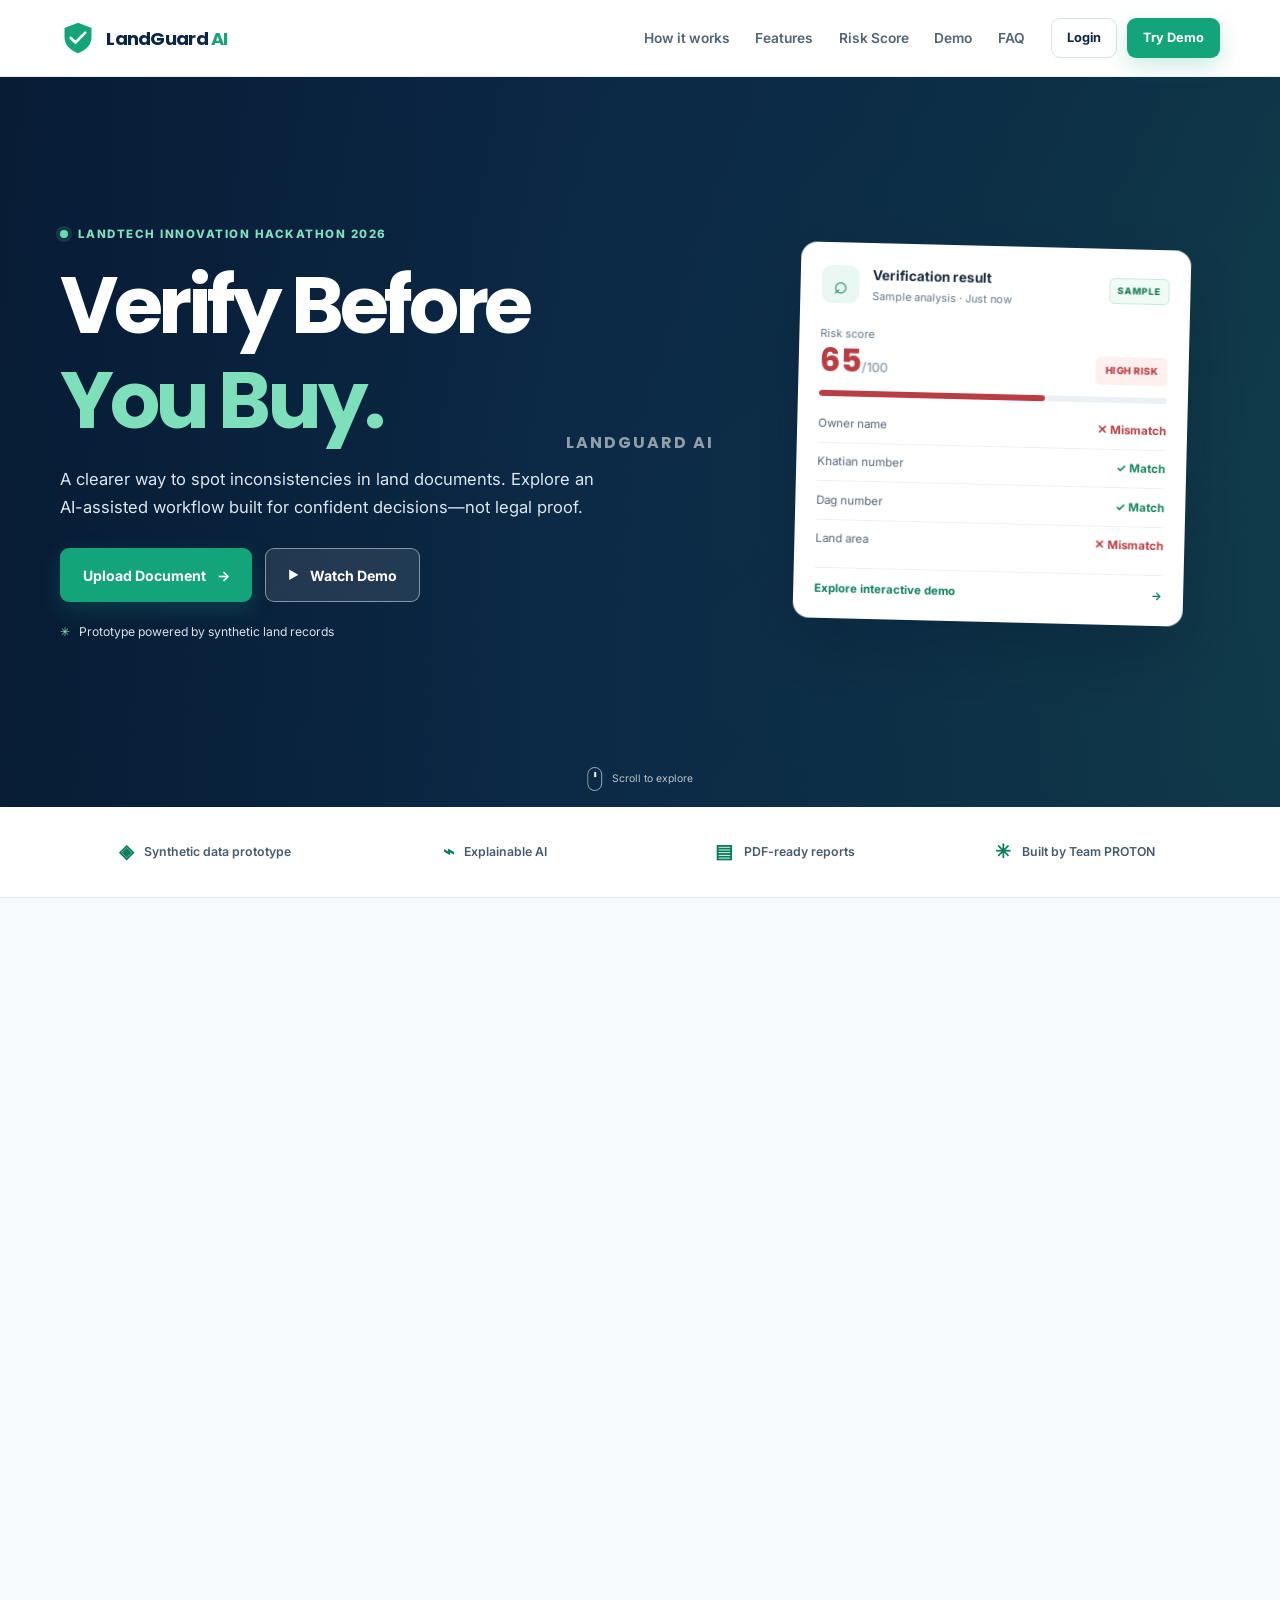
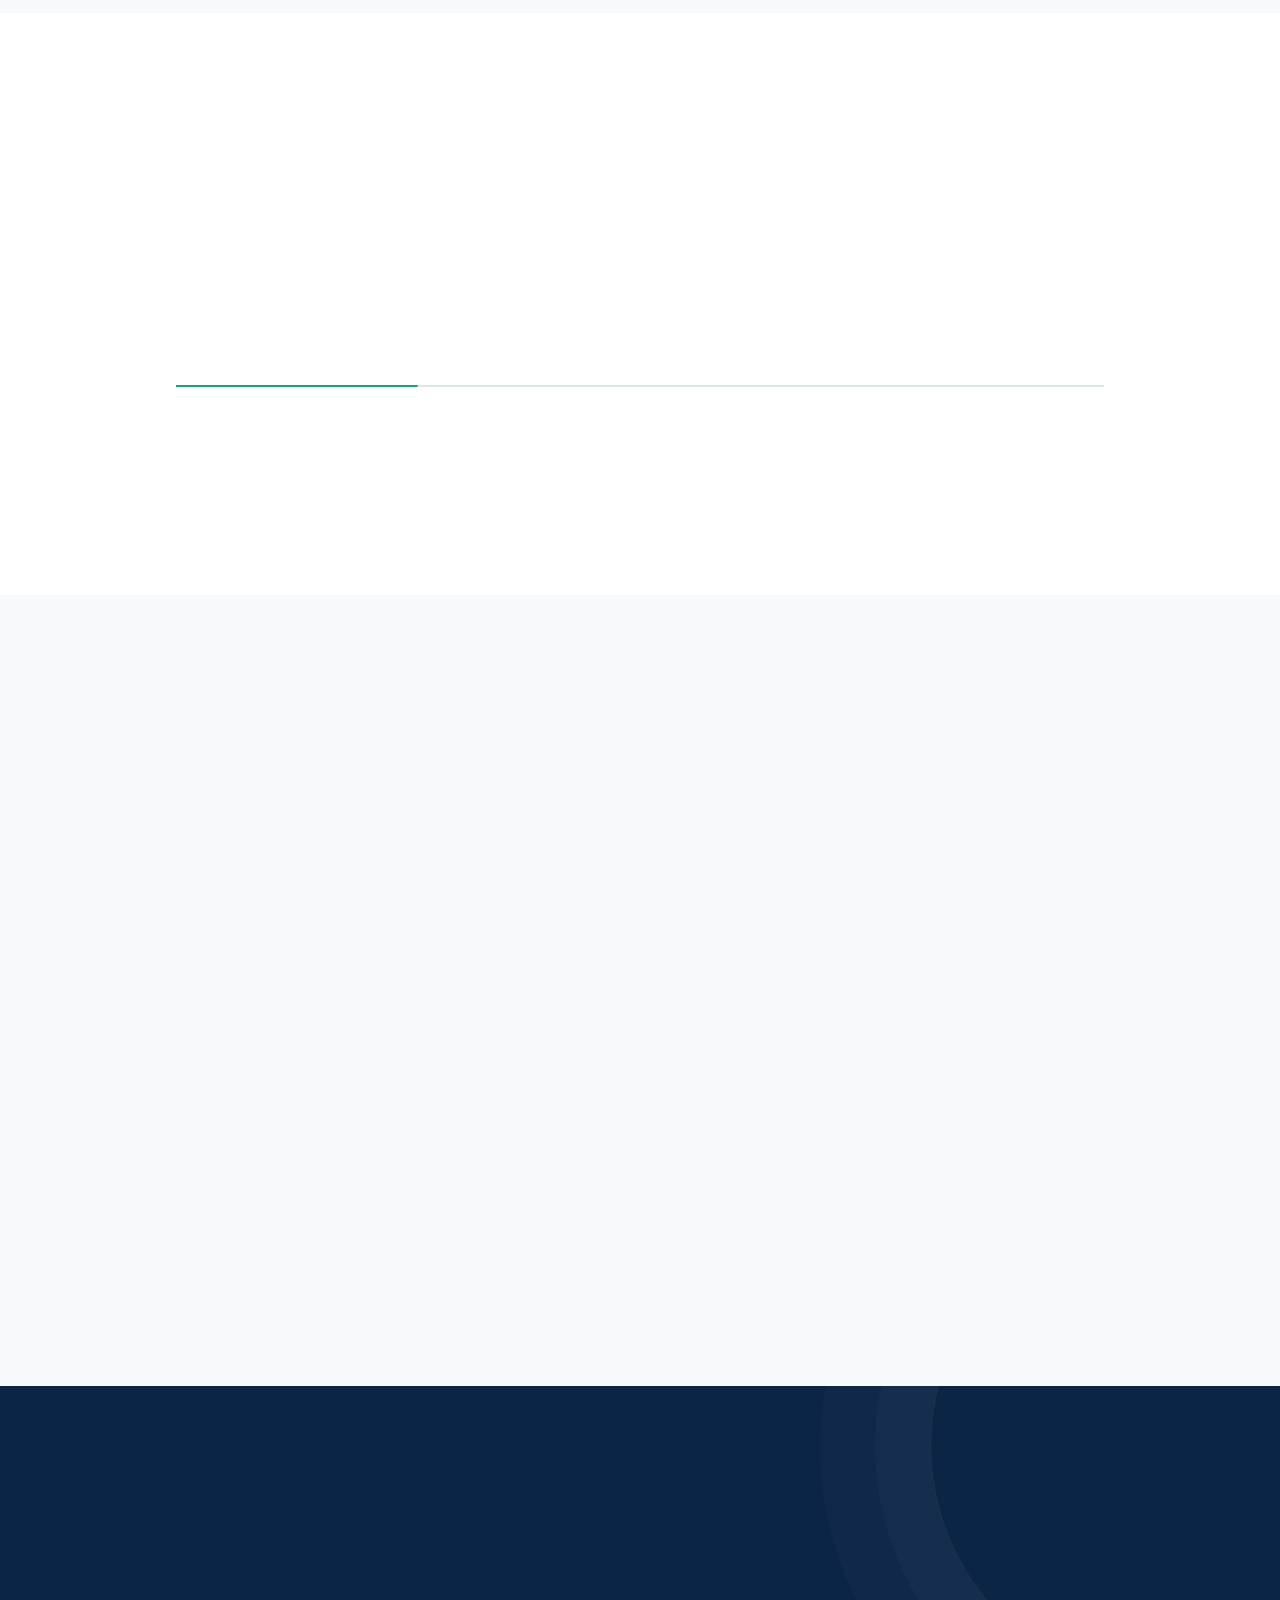
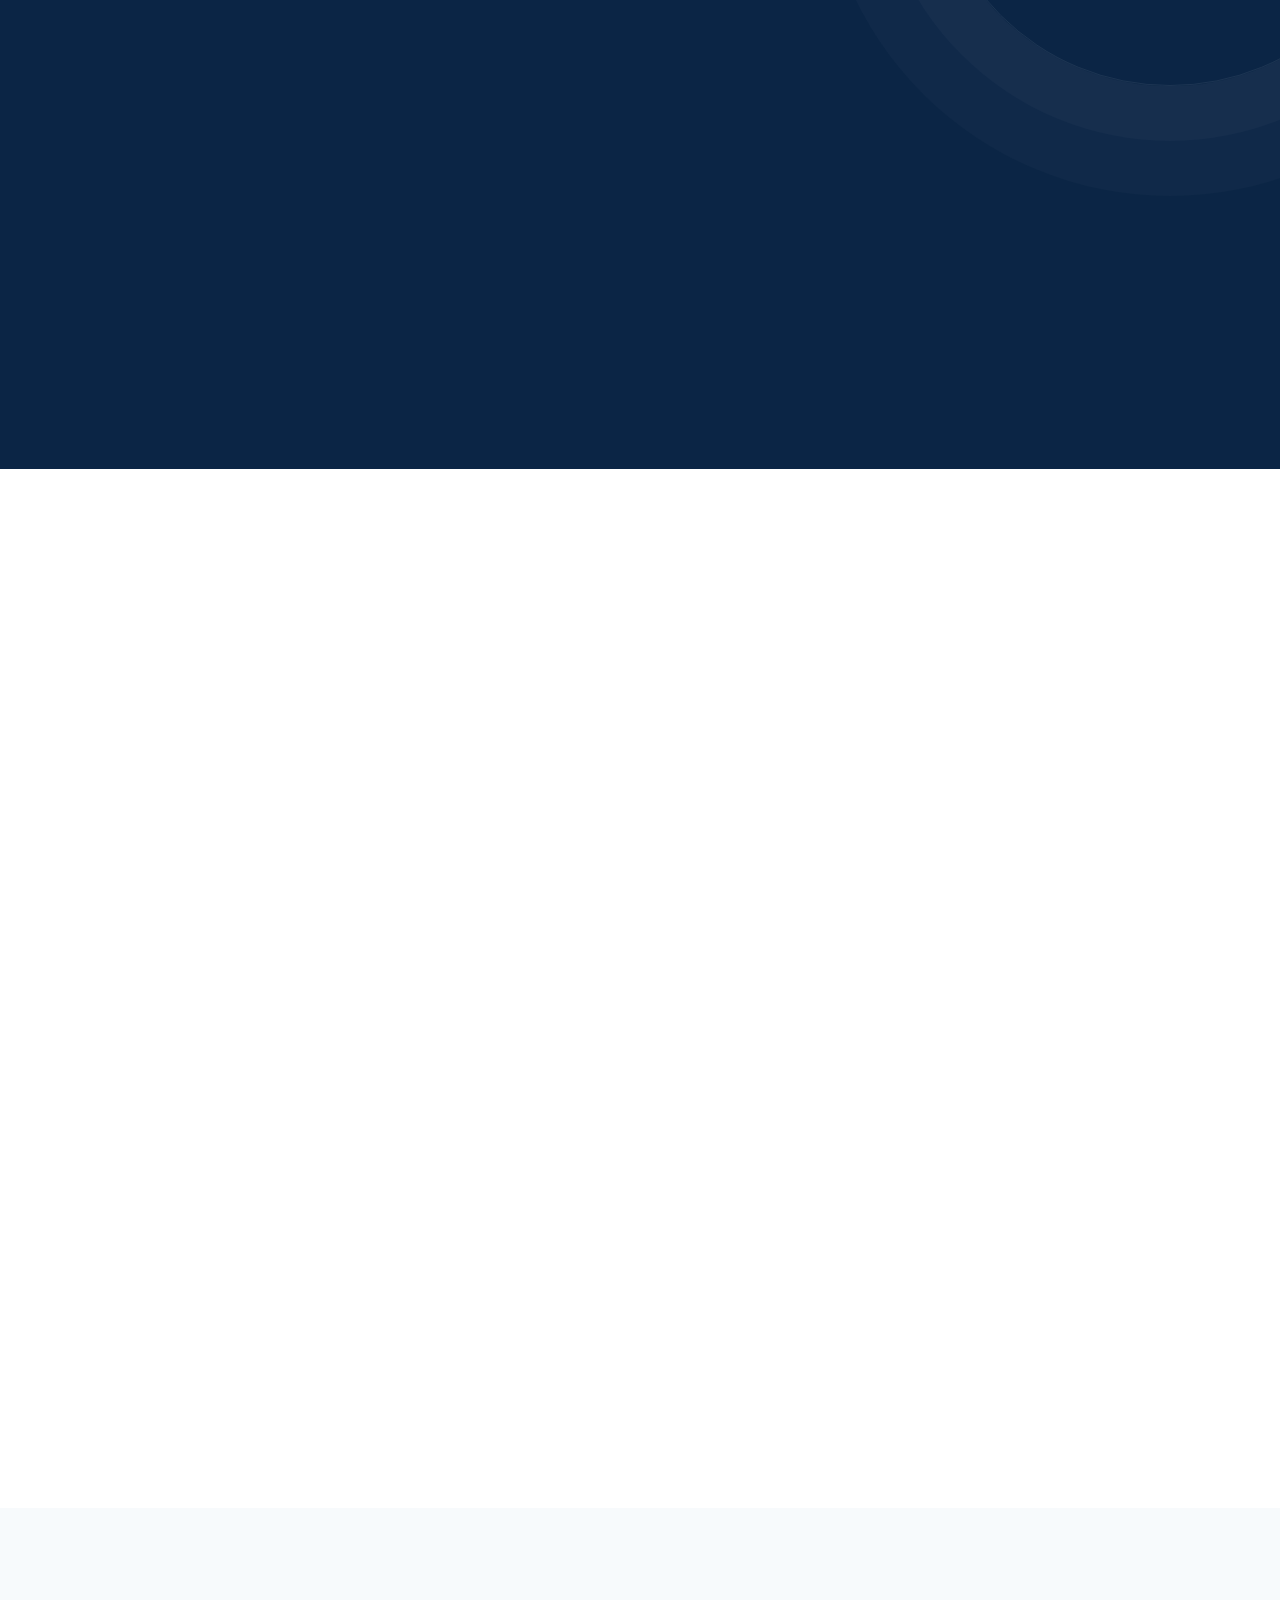
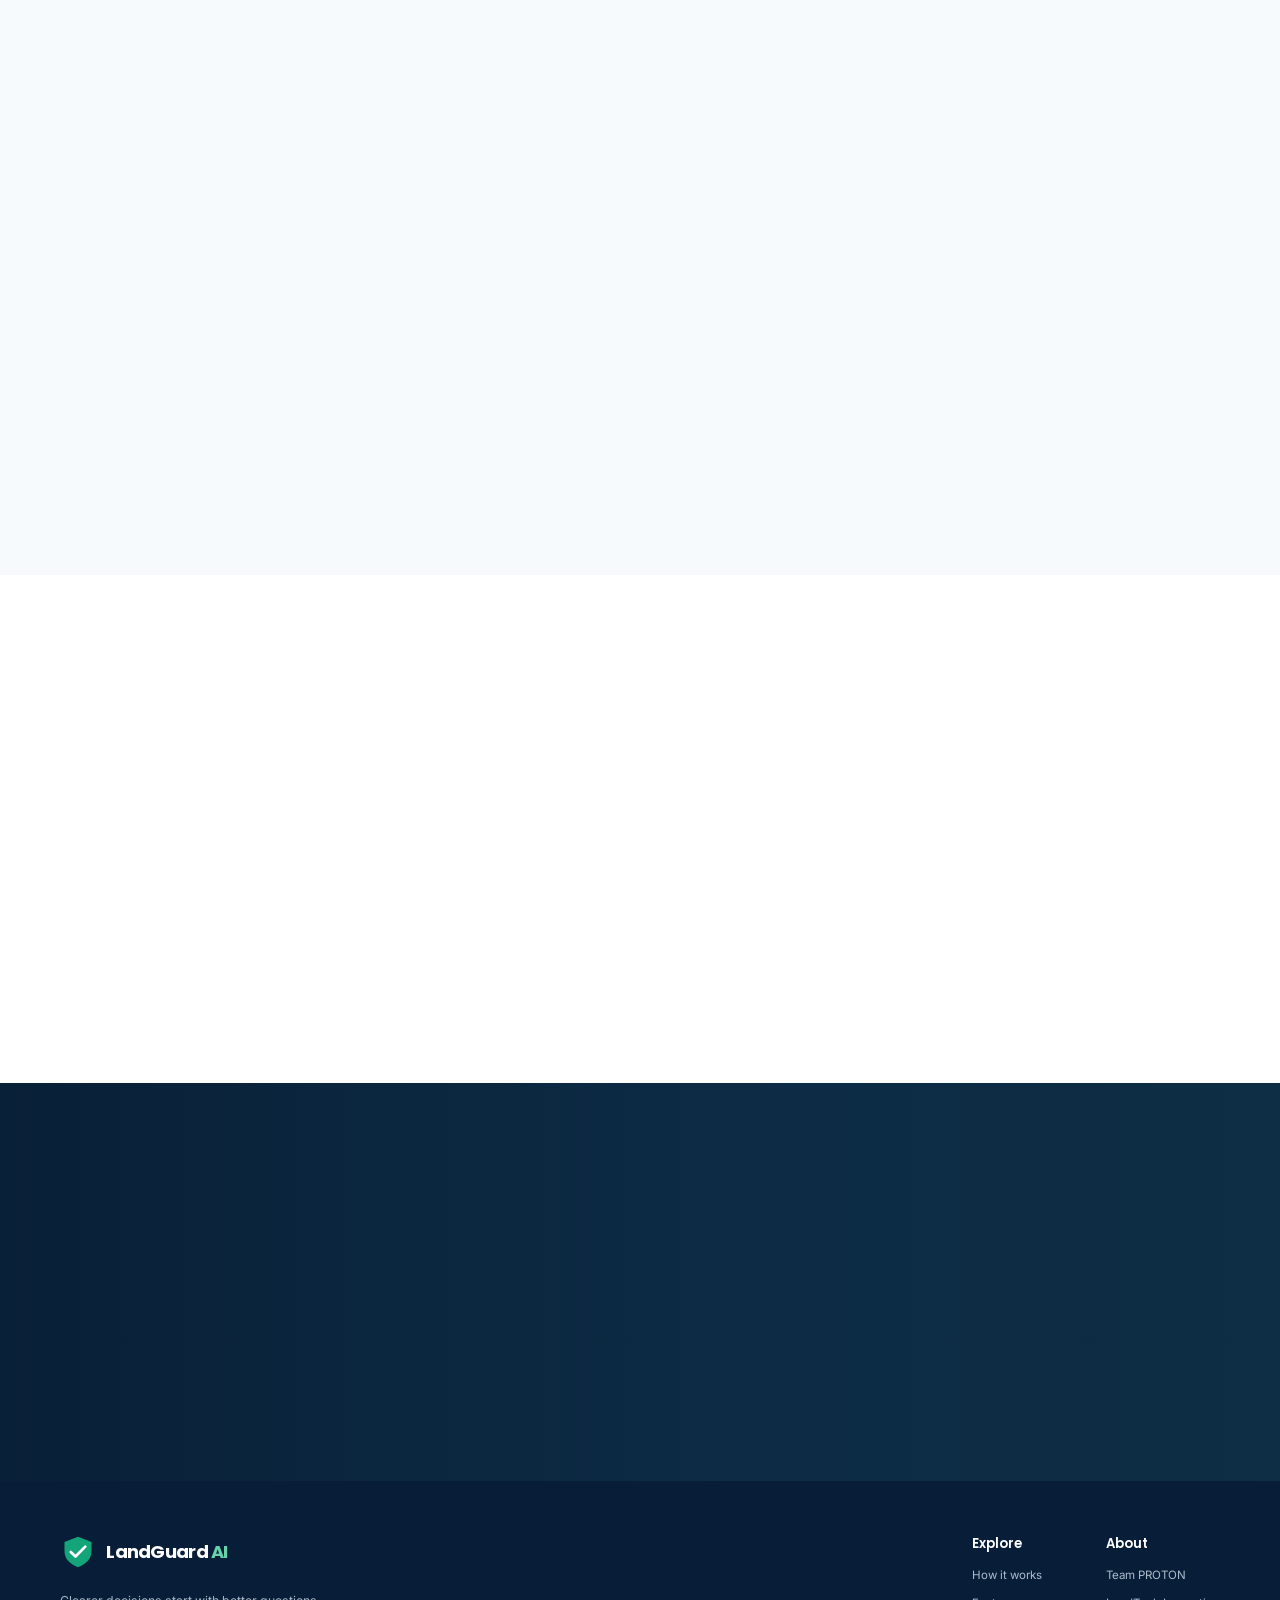
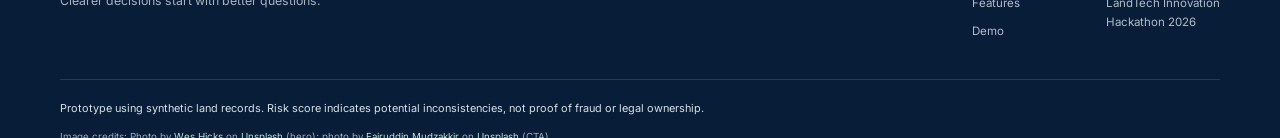
==== index.html @ aca326a1 "Redirect Pages root to frontend site Ensure branch-based Pages deployment opens the static frontend " ====
<!doctype html>
<html lang="en">
<head>
  <meta charset="utf-8">
  <meta name="viewport" content="width=device-width, initial-scale=1">
  <meta name="description" content="LandGuard AI — Verify Before You Buy.">
  <meta http-equiv="refresh" content="0; url=frontend/">
  <link rel="canonical" href="frontend/">
  <title>LandGuard AI — Verify Before You Buy</title>
</head>
<body>
  <p>Opening LandGuard AI. <a href="frontend/">Continue to the website</a>.</p>
</body>
</html>
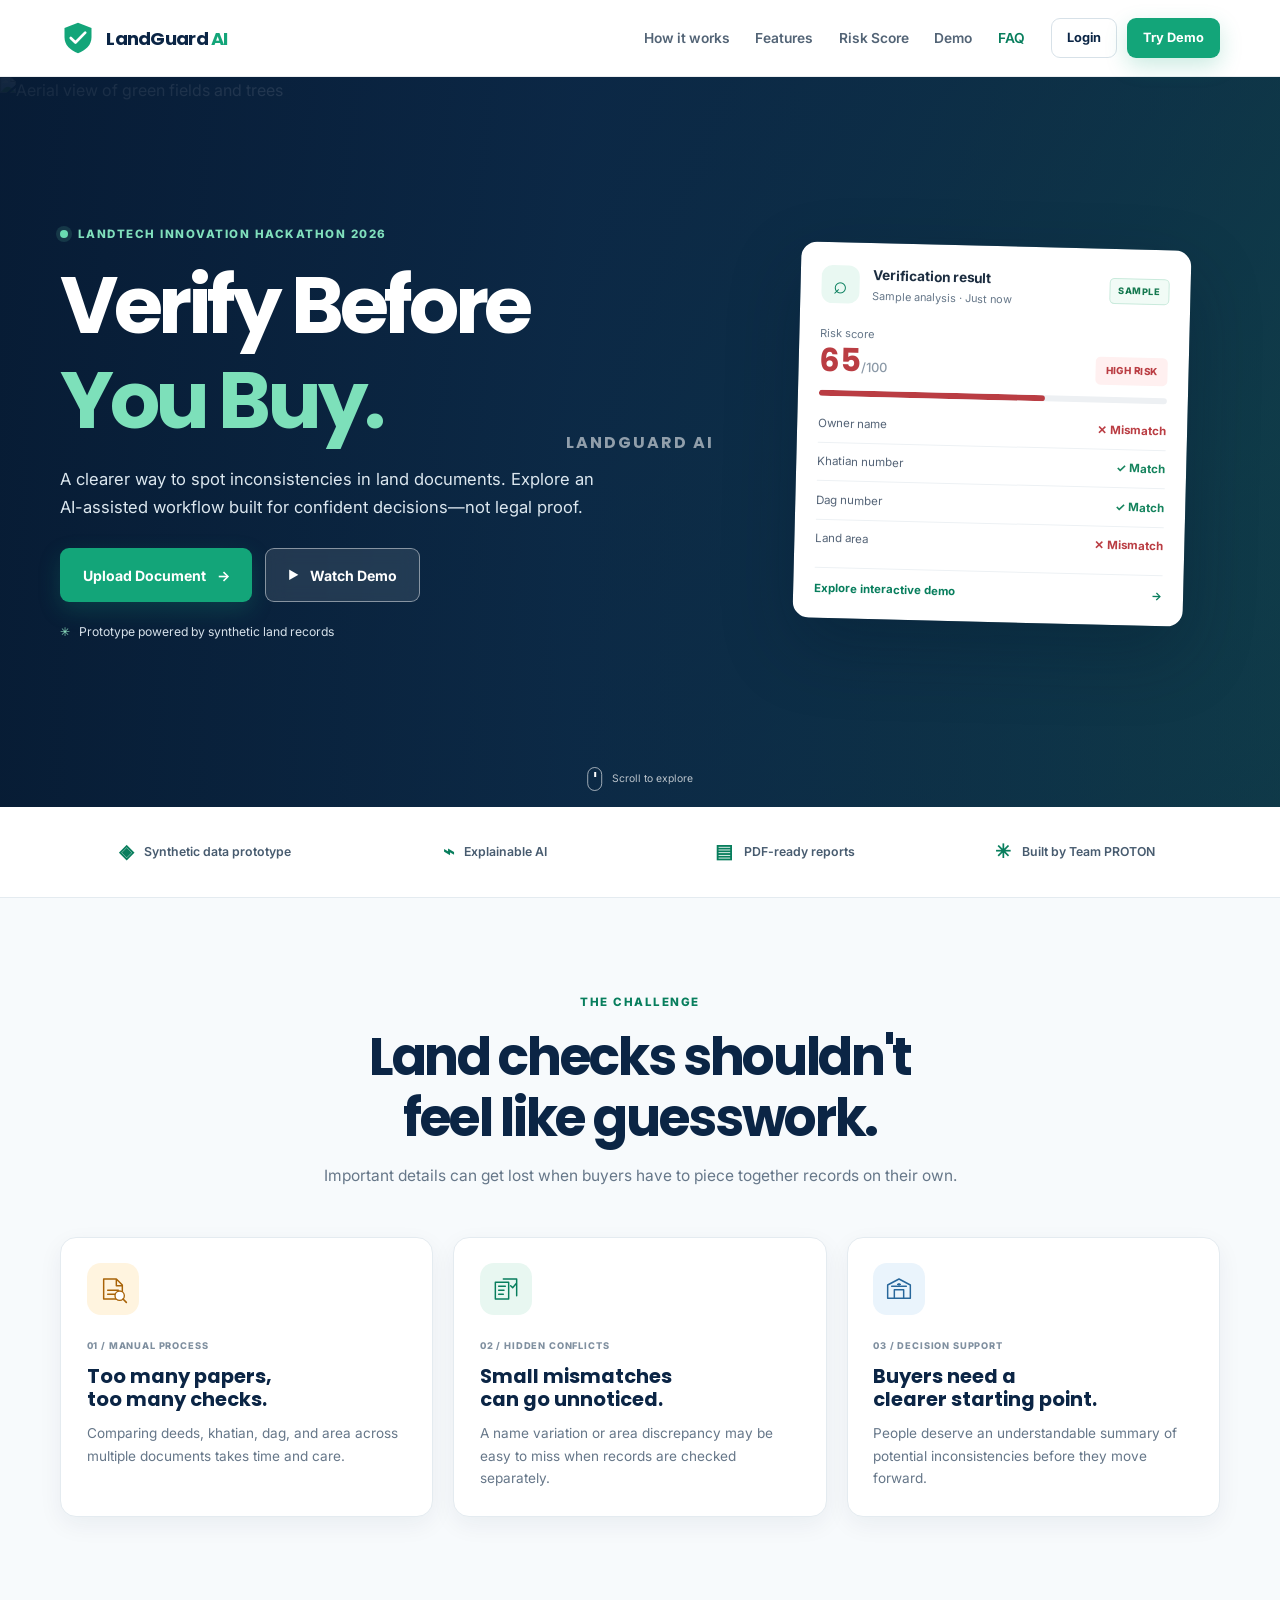
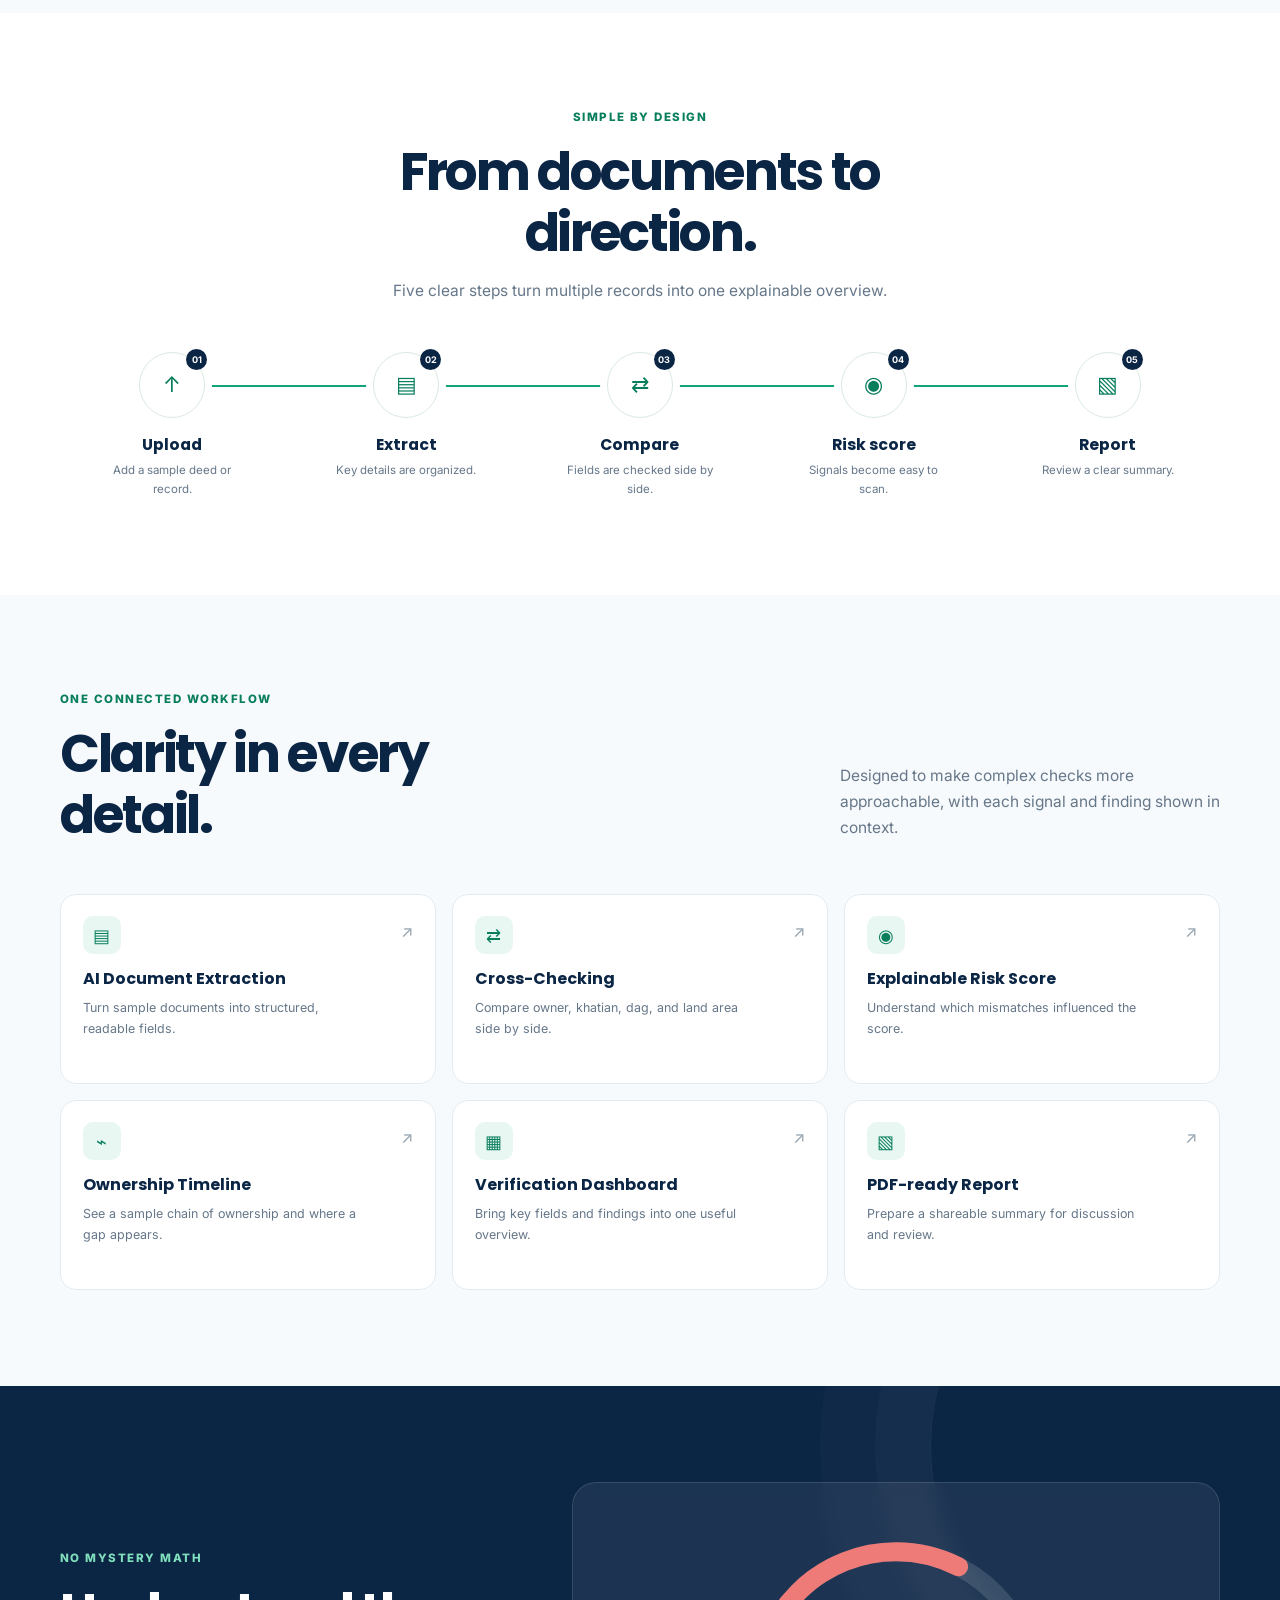
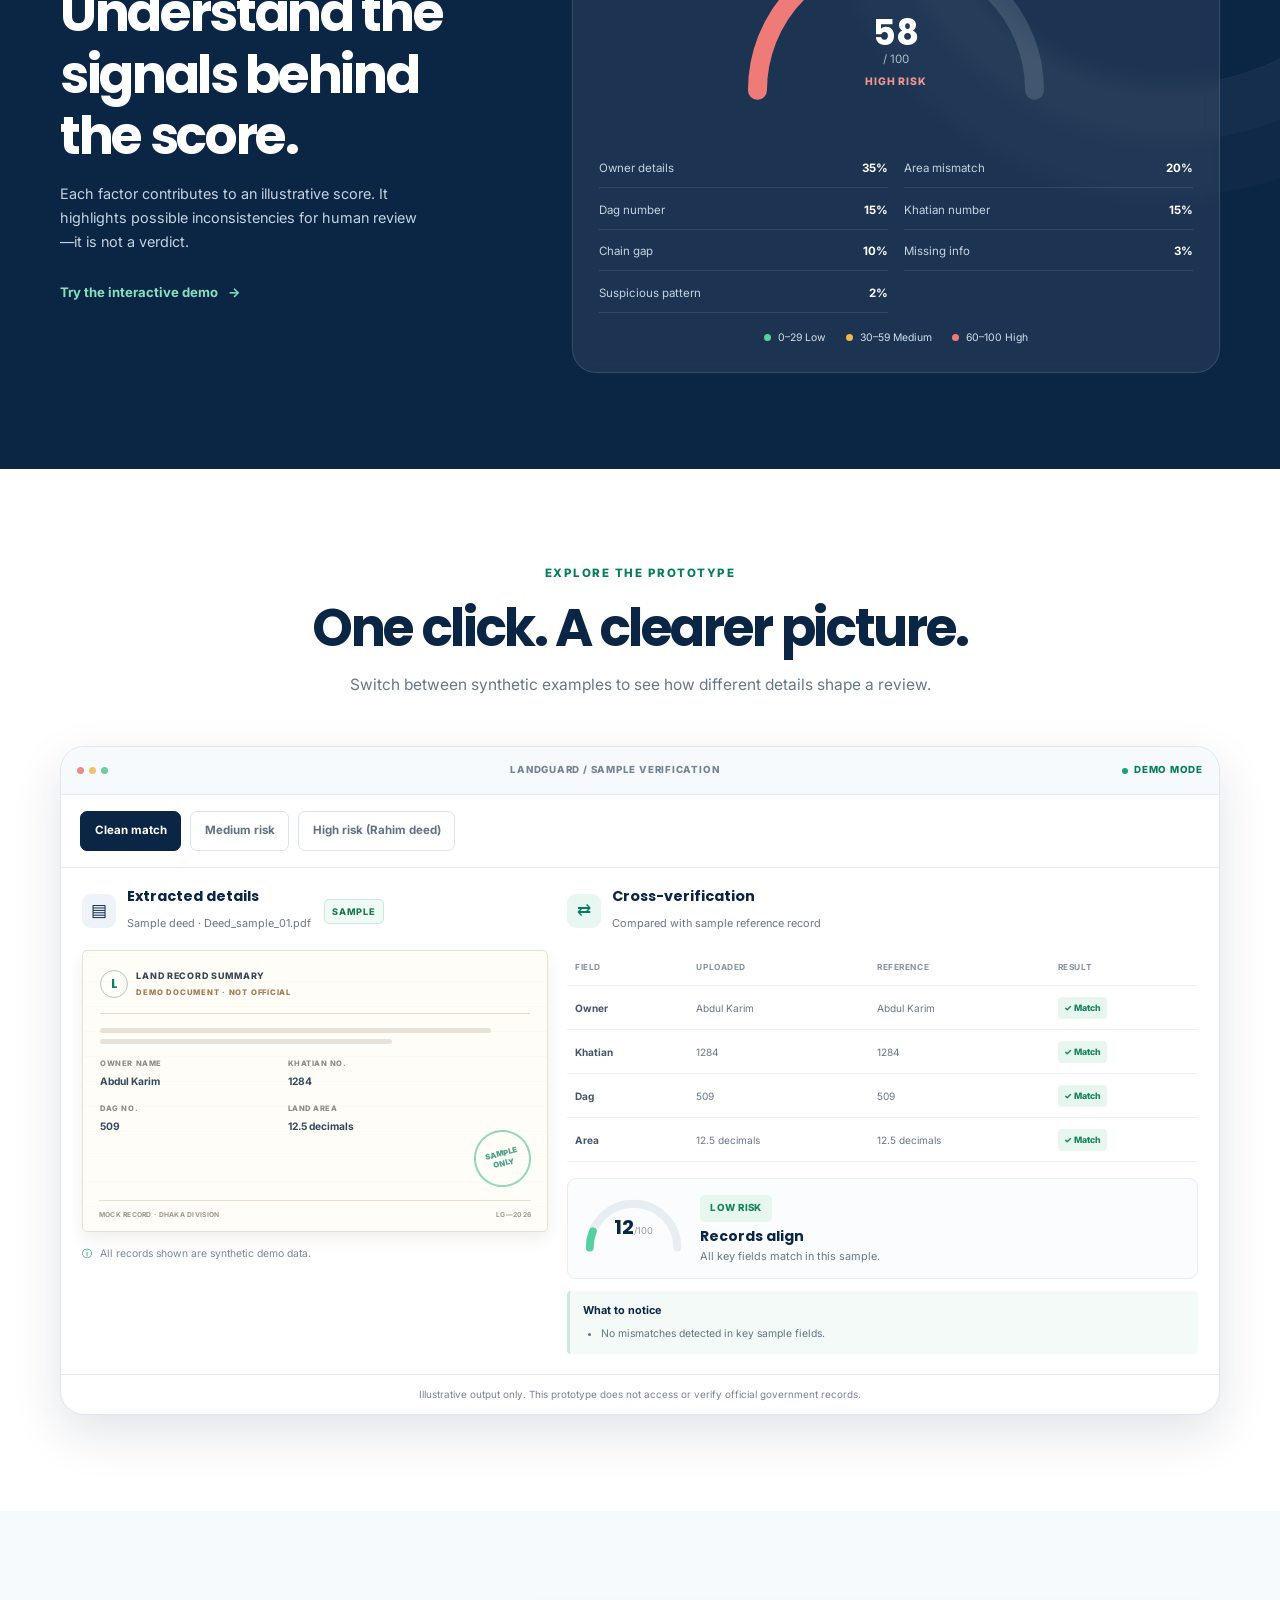
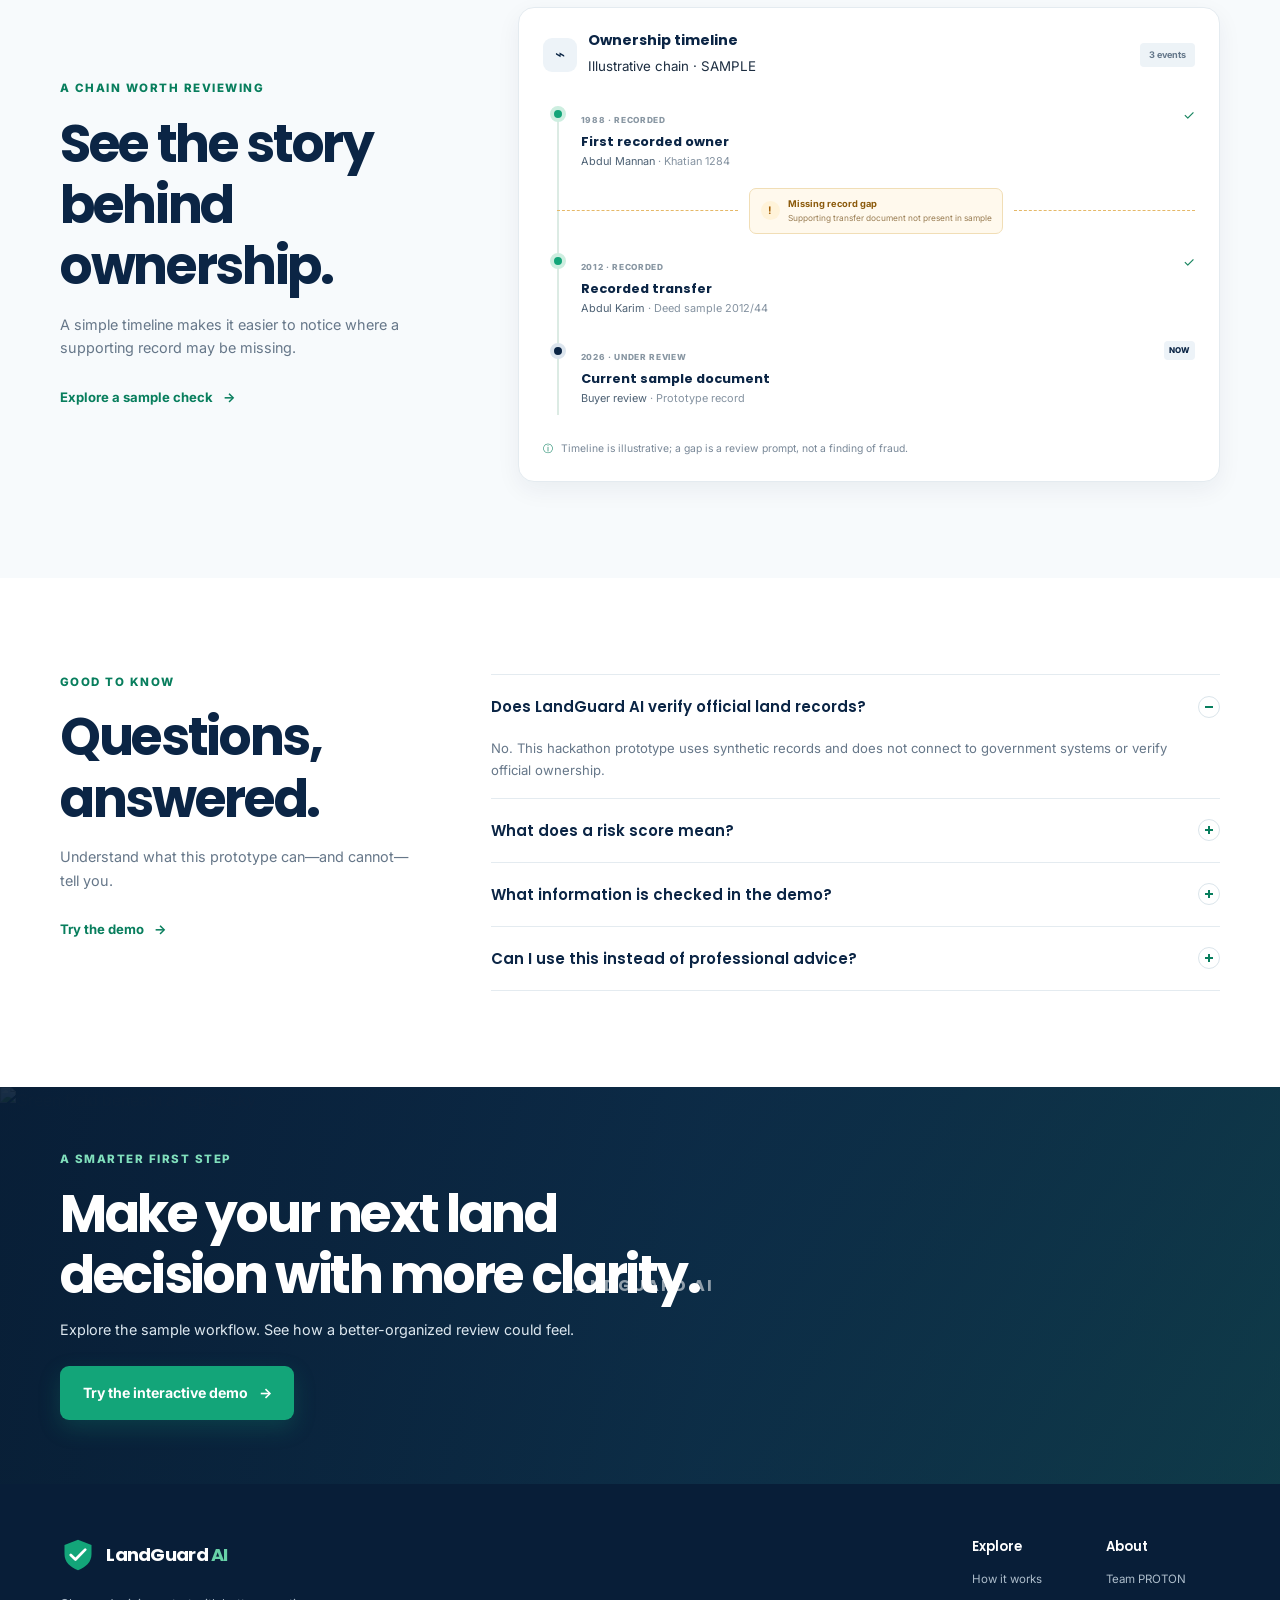
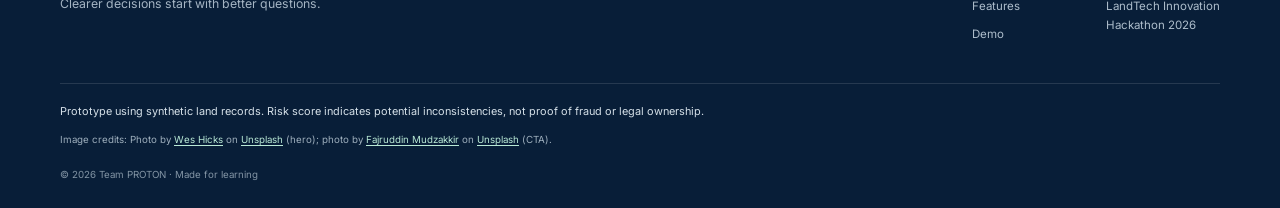
==== commit 0df403b1: "Move LandGuard site to repository root Serve the landing page at the Pages root with corrected asset" ====
--- a/index.html
+++ b/index.html
@@ -3,12 +3,273 @@
 <head>
   <meta charset="utf-8">
   <meta name="viewport" content="width=device-width, initial-scale=1">
-  <meta name="description" content="LandGuard AI — Verify Before You Buy.">
-  <meta http-equiv="refresh" content="0; url=frontend/">
-  <link rel="canonical" href="frontend/">
+  <meta name="theme-color" content="#0b2545">
+  <meta name="description" content="LandGuard AI helps buyers explore a document verification workflow with synthetic land records, explainable risk signals, and clear reports. Verify before you buy.">
+  <meta property="og:title" content="LandGuard AI — Verify Before You Buy">
+  <meta property="og:description" content="An AI-assisted land document verification prototype built for clearer decisions.">
+  <meta property="og:type" content="website">
   <title>LandGuard AI — Verify Before You Buy</title>
+  <link rel="icon" href="frontend/assets/favicon.svg" type="image/svg+xml">
+  <link rel="preconnect" href="https://fonts.googleapis.com">
+  <link rel="preconnect" href="https://fonts.gstatic.com" crossorigin>
+  <link href="https://fonts.googleapis.com/css2?family=Inter:wght@400;500;600;700&family=Noto+Sans+Bengali:wght@400;500;600;700&family=Poppins:wght@500;600;700;800&display=swap" rel="stylesheet">
+  <link rel="stylesheet" href="frontend/css/style.css">
+  <!-- Image sources:
+    Hero: https://images.unsplash.com/photo-1510330324285-abbdabff83af?auto=format&fit=crop&w=1400&q=80
+      Source page: https://unsplash.com/photos/aerial-photography-of-green-trees-and-field-during-daytime-ZYohVTeA1xk
+    CTA: https://images.unsplash.com/photo-1602989106211-81de671c23a9?auto=format&fit=crop&w=1200&q=80
+      Source page: https://unsplash.com/photos/green-grass-field-under-blue-sky-during-daytime-6NiUh7ZPumY
+  -->
 </head>
 <body>
-  <p>Opening LandGuard AI. <a href="frontend/">Continue to the website</a>.</p>
+  <a class="skip-link" href="#main">Skip to content</a>
+  <header class="site-header">
+    <nav class="navbar container" aria-label="Main navigation">
+      <a class="brand" href="#home" aria-label="LandGuard AI home">
+        <span class="brand-mark" aria-hidden="true">
+          <svg viewBox="0 0 40 40" fill="none"><path d="M20 3 35 9v10c0 9-6.2 14.6-15 18C11.2 33.6 5 28 5 19V9l15-6Z" fill="currentColor"/><path d="m12 20 5.2 5L28 14" stroke="#fff" stroke-width="3" stroke-linecap="round" stroke-linejoin="round"/></svg>
+        </span>
+        <span>LandGuard <b>AI</b></span>
+      </a>
+      <button class="menu-toggle" type="button" aria-label="Open navigation menu" aria-expanded="false" aria-controls="nav-links">
+        <span></span><span></span><span></span>
+      </button>
+      <div class="nav-links" id="nav-links">
+        <a href="#how-it-works">How it works</a>
+        <a href="#features">Features</a>
+        <a href="#risk-score">Risk Score</a>
+        <a href="#demo">Demo</a>
+        <a href="#faq">FAQ</a>
+        <div class="nav-actions">
+          <a class="button button-small button-outline" href="frontend/login.html">Login</a>
+          <a class="button button-small button-primary" href="#demo">Try Demo</a>
+        </div>
+      </div>
+    </nav>
+  </header>
+
+  <main id="main">
+    <section class="hero" id="home">
+      <img class="hero-image" src="https://images.unsplash.com/photo-1510330324285-abbdabff83af?auto=format&amp;fit=crop&amp;w=1400&amp;q=80"
+        srcset="https://images.unsplash.com/photo-1510330324285-abbdabff83af?auto=format&amp;fit=crop&amp;w=800&amp;q=80 800w, https://images.unsplash.com/photo-1510330324285-abbdabff83af?auto=format&amp;fit=crop&amp;w=1400&amp;q=80 1400w"
+        sizes="100vw" alt="Aerial view of green fields and trees" width="1400" height="1050" fetchpriority="high" decoding="async">
+      <div class="hero-shade"></div>
+      <div class="container hero-content">
+        <div class="hero-copy">
+          <p class="eyebrow eyebrow-light"><span class="eyebrow-dot"></span> LandTech Innovation Hackathon 2026</p>
+          <h1>Verify Before<br><span>You Buy.</span></h1>
+          <p class="hero-intro">A clearer way to spot inconsistencies in land documents. Explore an AI-assisted workflow built for confident decisions—not legal proof.</p>
+          <div class="hero-actions">
+            <a class="button button-primary button-large" href="frontend/upload.html">Upload Document <span aria-hidden="true">→</span></a>
+            <a class="button button-glass button-large" href="#demo"><span class="play-icon" aria-hidden="true">▶</span> Watch Demo</a>
+          </div>
+          <p class="hero-note"><span aria-hidden="true">✳</span> Prototype powered by synthetic land records</p>
+        </div>
+        <aside class="result-card" aria-label="Sample high risk verification result">
+          <div class="result-heading">
+            <span class="result-icon" aria-hidden="true">⌕</span>
+            <div><strong>Verification result</strong><small>Sample analysis · Just now</small></div>
+            <span class="sample-pill">SAMPLE</span>
+          </div>
+          <div class="risk-summary"><div><small>Risk score</small><strong>65<span>/100</span></strong></div><span class="risk-badge high">HIGH RISK</span></div>
+          <div class="mini-meter" aria-hidden="true"><span></span></div>
+          <ul class="result-checks">
+            <li><span>Owner name</span><b class="status-bad">✕ Mismatch</b></li>
+            <li><span>Khatian number</span><b class="status-good">✓ Match</b></li>
+            <li><span>Dag number</span><b class="status-good">✓ Match</b></li>
+            <li><span>Land area</span><b class="status-bad">✕ Mismatch</b></li>
+          </ul>
+          <a href="#demo" class="card-link">Explore interactive demo <span aria-hidden="true">→</span></a>
+        </aside>
+      </div>
+      <a class="scroll-cue" href="#trust" aria-label="Scroll to learn more"><span></span> Scroll to explore</a>
+    </section>
+
+    <section class="trust-strip" id="trust" aria-label="Prototype attributes">
+      <div class="container trust-items">
+        <div><span class="trust-symbol">◈</span><span>Synthetic data prototype</span></div>
+        <div><span class="trust-symbol">⌁</span><span>Explainable AI</span></div>
+        <div><span class="trust-symbol">▤</span><span>PDF-ready reports</span></div>
+        <div><span class="trust-symbol">✳</span><span>Built by Team PROTON</span></div>
+      </div>
+    </section>
+
+    <section class="section problem-section" id="problem">
+      <div class="container">
+        <div class="section-heading centered reveal">
+          <p class="eyebrow">The challenge</p>
+          <h2>Land checks shouldn't<br class="desktop-break"> feel like guesswork.</h2>
+          <p>Important details can get lost when buyers have to piece together records on their own.</p>
+        </div>
+        <div class="problem-grid">
+          <article class="problem-card reveal">
+            <div class="icon-box icon-amber" aria-hidden="true"><svg viewBox="0 0 48 48"><path d="M10 9h19l9 9v21H10zM29 9v10h9M16 26h16M16 32h11" fill="none" stroke="currentColor" stroke-width="2.2" stroke-linecap="round" stroke-linejoin="round"/><circle cx="34" cy="34" r="7" fill="var(--surface)" stroke="currentColor" stroke-width="2"/><path d="m39 39 5 5" stroke="currentColor" stroke-width="2.4" stroke-linecap="round"/></svg></div>
+            <span class="card-number">01 / MANUAL PROCESS</span><h3>Too many papers,<br>too many checks.</h3>
+            <p>Comparing deeds, khatian, dag, and area across multiple documents takes time and care.</p>
+          </article>
+          <article class="problem-card reveal">
+            <div class="icon-box icon-green" aria-hidden="true"><svg viewBox="0 0 48 48"><path d="M8 14h20v25H8zM20 9h20v25M13 20h10M13 26h8M13 32h7M31 19l3 3 6-7" fill="none" stroke="currentColor" stroke-width="2.2" stroke-linecap="round" stroke-linejoin="round"/></svg></div>
+            <span class="card-number">02 / HIDDEN CONFLICTS</span><h3>Small mismatches<br>can go unnoticed.</h3>
+            <p>A name variation or area discrepancy may be easy to miss when records are checked separately.</p>
+          </article>
+          <article class="problem-card reveal">
+            <div class="icon-box icon-blue" aria-hidden="true"><svg viewBox="0 0 48 48"><path d="M7 18 24 9l17 9v20H7zM17 38V25h14v13M13 20h22" fill="none" stroke="currentColor" stroke-width="2.2" stroke-linecap="round" stroke-linejoin="round"/><path d="M24 15v4M21 17h6" stroke="currentColor" stroke-width="2"/></svg></div>
+            <span class="card-number">03 / DECISION SUPPORT</span><h3>Buyers need a<br>clearer starting point.</h3>
+            <p>People deserve an understandable summary of potential inconsistencies before they move forward.</p>
+          </article>
+        </div>
+      </div>
+    </section>
+
+    <section class="section process-section" id="how-it-works">
+      <div class="container">
+        <div class="section-heading centered reveal">
+          <p class="eyebrow">Simple by design</p><h2>From documents<br class="mobile-break"> to direction.</h2>
+          <p>Five clear steps turn multiple records into one explainable overview.</p>
+        </div>
+        <div class="steps">
+          <div class="steps-line" aria-hidden="true"><span></span></div>
+          <article class="step reveal"><div class="step-icon"><span>↑</span><i>01</i></div><h3>Upload</h3><p>Add a sample deed or record.</p></article>
+          <article class="step reveal"><div class="step-icon"><span>▤</span><i>02</i></div><h3>Extract</h3><p>Key details are organized.</p></article>
+          <article class="step reveal"><div class="step-icon"><span>⇄</span><i>03</i></div><h3>Compare</h3><p>Fields are checked side by side.</p></article>
+          <article class="step reveal"><div class="step-icon"><span>◉</span><i>04</i></div><h3>Risk score</h3><p>Signals become easy to scan.</p></article>
+          <article class="step reveal"><div class="step-icon"><span>▧</span><i>05</i></div><h3>Report</h3><p>Review a clear summary.</p></article>
+        </div>
+      </div>
+    </section>
+
+    <section class="section features-section" id="features">
+      <div class="container">
+        <div class="section-heading split-heading reveal">
+          <div><p class="eyebrow">One connected workflow</p><h2>Clarity in every<br>detail.</h2></div>
+          <p>Designed to make complex checks more approachable, with each signal and finding shown in context.</p>
+        </div>
+        <div class="feature-grid">
+          <article class="feature-card reveal"><span class="feature-icon">▤</span><h3>AI Document Extraction</h3><p>Turn sample documents into structured, readable fields.</p><a href="#demo" aria-label="See document extraction in demo">↗</a></article>
+          <article class="feature-card reveal"><span class="feature-icon">⇄</span><h3>Cross-Checking</h3><p>Compare owner, khatian, dag, and land area side by side.</p><a href="#demo" aria-label="See cross-checking in demo">↗</a></article>
+          <article class="feature-card reveal"><span class="feature-icon">◉</span><h3>Explainable Risk Score</h3><p>Understand which mismatches influenced the score.</p><a href="#risk-score" aria-label="Learn about risk scores">↗</a></article>
+          <article class="feature-card reveal"><span class="feature-icon">⌁</span><h3>Ownership Timeline</h3><p>See a sample chain of ownership and where a gap appears.</p><a href="#timeline" aria-label="See ownership timeline">↗</a></article>
+          <article class="feature-card reveal"><span class="feature-icon">▦</span><h3>Verification Dashboard</h3><p>Bring key fields and findings into one useful overview.</p><a href="#demo" aria-label="See verification dashboard in demo">↗</a></article>
+          <article class="feature-card reveal"><span class="feature-icon">▧</span><h3>PDF-ready Report</h3><p>Prepare a shareable summary for discussion and review.</p><a href="#demo" aria-label="See report sample">↗</a></article>
+        </div>
+      </div>
+    </section>
+
+    <section class="section score-section" id="risk-score">
+      <div class="container score-layout">
+        <div class="score-copy reveal">
+          <p class="eyebrow eyebrow-light">No mystery math</p><h2>Understand the<br>signals behind<br>the score.</h2>
+          <p>Each factor contributes to an illustrative score. It highlights possible inconsistencies for human review—it is not a verdict.</p>
+          <a class="text-link text-link-light" href="#demo">Try the interactive demo <span>→</span></a>
+        </div>
+        <div class="score-panel reveal">
+          <div class="gauge-wrap">
+            <svg class="score-gauge" viewBox="0 0 240 150" role="img" aria-labelledby="main-gauge-title main-gauge-desc">
+              <title id="main-gauge-title">Sample risk score gauge</title><desc id="main-gauge-desc">A score of 65 out of 100, in the high risk range.</desc>
+              <path class="gauge-track" d="M25 125 A95 95 0 0 1 215 125"/>
+              <path class="gauge-progress high-stroke" d="M25 125 A95 95 0 0 1 215 125" pathLength="100" style="--score:65"/>
+            </svg>
+            <div class="gauge-label"><strong data-gauge-value>65</strong><span>/ 100</span><small data-gauge-level>HIGH RISK</small></div>
+          </div>
+          <div class="weight-list" aria-label="Illustrative risk score weights">
+            <div><span>Owner details</span><b>35%</b></div><div><span>Area mismatch</span><b>20%</b></div><div><span>Dag number</span><b>15%</b></div><div><span>Khatian number</span><b>15%</b></div><div><span>Chain gap</span><b>10%</b></div><div><span>Missing info</span><b>3%</b></div><div><span>Suspicious pattern</span><b>2%</b></div>
+          </div>
+          <div class="score-legend"><span><i class="legend-low"></i>0–29 Low</span><span><i class="legend-medium"></i>30–59 Medium</span><span><i class="legend-high"></i>60–100 High</span></div>
+        </div>
+      </div>
+    </section>
+
+    <section class="section demo-section" id="demo">
+      <div class="container">
+        <div class="section-heading centered reveal"><p class="eyebrow">Explore the prototype</p><h2>One click. A clearer picture.</h2><p>Switch between synthetic examples to see how different details shape a review.</p></div>
+        <div class="demo-shell reveal">
+          <div class="demo-topbar"><div class="window-dots" aria-hidden="true"><i></i><i></i><i></i></div><span>LANDGUARD / SAMPLE VERIFICATION</span><span class="demo-live"><i></i> DEMO MODE</span></div>
+          <div class="demo-controls" role="group" aria-label="Choose a sample verification">
+            <button type="button" class="demo-choice is-active" data-demo="clean" aria-pressed="true">Clean match</button>
+            <button type="button" class="demo-choice" data-demo="medium" aria-pressed="false">Medium risk</button>
+            <button type="button" class="demo-choice" data-demo="high" aria-pressed="false">High risk (Rahim deed)</button>
+          </div>
+          <div class="demo-content" aria-live="polite">
+            <div class="document-panel">
+              <div class="panel-heading"><div><span class="panel-icon">▤</span><div><h3>Extracted details</h3><small>Sample deed · <span data-document-name>Deed_sample_01.pdf</span></small></div></div><span class="sample-pill">SAMPLE</span></div>
+              <div class="sample-document">
+                <div class="document-brand"><span class="doc-shield">L</span><span>LAND RECORD SUMMARY<small>DEMO DOCUMENT · NOT OFFICIAL</small></span></div>
+                <div class="doc-rule"></div>
+                <div class="doc-lines"><span></span><span></span></div>
+                <div class="doc-fields"><div><small>OWNER NAME</small><strong data-field="owner">Abdul Karim</strong></div><div><small>KHATIAN NO.</small><strong data-field="khatian">1284</strong></div><div><small>DAG NO.</small><strong data-field="dag">509</strong></div><div><small>LAND AREA</small><strong data-field="area">12.5 decimals</strong></div></div>
+                <div class="doc-stamp">SAMPLE<br>ONLY</div>
+                <div class="doc-bottom"><span>MOCK RECORD · DHAKA DIVISION</span><span>LG—2026</span></div>
+              </div>
+              <p class="document-caption"><span>ⓘ</span> All records shown are synthetic demo data.</p>
+            </div>
+            <div class="comparison-panel">
+              <div class="panel-heading"><div><span class="panel-icon panel-icon-green">⇄</span><div><h3>Cross-verification</h3><small>Compared with sample reference record</small></div></div></div>
+              <div class="table-scroll"><table class="comparison-table"><thead><tr><th scope="col">FIELD</th><th scope="col">UPLOADED</th><th scope="col">REFERENCE</th><th scope="col">RESULT</th></tr></thead><tbody>
+                <tr data-row="owner"><th scope="row">Owner</th><td data-upload="owner">Abdul Karim</td><td data-reference="owner">Abdul Karim</td><td data-status="owner"><span class="table-status good">✓ Match</span></td></tr>
+                <tr data-row="khatian"><th scope="row">Khatian</th><td data-upload="khatian">1284</td><td data-reference="khatian">1284</td><td data-status="khatian"><span class="table-status good">✓ Match</span></td></tr>
+                <tr data-row="dag"><th scope="row">Dag</th><td data-upload="dag">509</td><td data-reference="dag">509</td><td data-status="dag"><span class="table-status good">✓ Match</span></td></tr>
+                <tr data-row="area"><th scope="row">Area</th><td data-upload="area">12.5 decimals</td><td data-reference="area">12.5 decimals</td><td data-status="area"><span class="table-status good">✓ Match</span></td></tr>
+              </tbody></table></div>
+              <div class="demo-result">
+                <div class="demo-gauge" aria-label="Risk score"><svg viewBox="0 0 120 68" aria-hidden="true"><path class="demo-gauge-track" d="M10 60 A50 50 0 0 1 110 60"/><path class="demo-gauge-fill low-stroke" data-demo-gauge d="M10 60 A50 50 0 0 1 110 60" pathLength="100" style="--score:12"/></svg><div><strong data-demo-value>12</strong><small>/100</small></div></div>
+                <div class="demo-result-copy"><span class="risk-badge low" data-demo-badge>LOW RISK</span><h3 data-demo-title>Records align</h3><p data-demo-summary>All key fields match in this sample.</p></div>
+              </div>
+              <div class="reason-box"><strong>What to notice</strong><ul data-demo-reasons><li>No mismatches detected in key sample fields.</li></ul></div>
+            </div>
+          </div>
+          <p class="demo-disclaimer">Illustrative output only. This prototype does not access or verify official government records.</p>
+        </div>
+      </div>
+    </section>
+
+    <section class="section timeline-section" id="timeline">
+      <div class="container timeline-layout">
+        <div class="timeline-intro reveal"><p class="eyebrow">A chain worth reviewing</p><h2>See the story<br>behind ownership.</h2><p>A simple timeline makes it easier to notice where a supporting record may be missing.</p><a class="text-link" href="#demo">Explore a sample check <span>→</span></a></div>
+        <div class="timeline-card reveal">
+          <div class="timeline-head"><div><span class="panel-icon">⌁</span><div><h3>Ownership timeline</h3><small>Illustrative chain · SAMPLE</small></div></div><span class="timeline-tag">3 events</span></div>
+          <div class="timeline-track">
+            <article class="timeline-event"><span class="timeline-dot"></span><div><small>1988 · RECORDED</small><h4>First recorded owner</h4><p>Abdul Mannan <span>· Khatian 1284</span></p></div><span class="event-check">✓</span></article>
+            <div class="timeline-gap"><span class="gap-line"></span><div><b>!</b><span><strong>Missing record gap</strong><small>Supporting transfer document not present in sample</small></span></div><span class="gap-line"></span></div>
+            <article class="timeline-event"><span class="timeline-dot"></span><div><small>2012 · RECORDED</small><h4>Recorded transfer</h4><p>Abdul Karim <span>· Deed sample 2012/44</span></p></div><span class="event-check">✓</span></article>
+            <article class="timeline-event"><span class="timeline-dot current"></span><div><small>2026 · UNDER REVIEW</small><h4>Current sample document</h4><p>Buyer review <span>· Prototype record</span></p></div><span class="event-current">NOW</span></article>
+          </div>
+          <p class="timeline-note"><span>ⓘ</span> Timeline is illustrative; a gap is a review prompt, not a finding of fraud.</p>
+        </div>
+      </div>
+    </section>
+
+    <section class="section faq-section" id="faq">
+      <div class="container faq-layout">
+        <div class="faq-intro reveal"><p class="eyebrow">Good to know</p><h2>Questions,<br>answered.</h2><p>Understand what this prototype can—and cannot—tell you.</p><a href="#demo" class="text-link">Try the demo <span>→</span></a></div>
+        <div class="faq-list reveal">
+          <article class="faq-item"><h3><button type="button" aria-expanded="true" aria-controls="faq-answer-1" id="faq-question-1">Does LandGuard AI verify official land records?<span class="faq-plus" aria-hidden="true"></span></button></h3><div class="faq-answer" id="faq-answer-1" role="region" aria-labelledby="faq-question-1"><p>No. This hackathon prototype uses synthetic records and does not connect to government systems or verify official ownership.</p></div></article>
+          <article class="faq-item"><h3><button type="button" aria-expanded="false" aria-controls="faq-answer-2" id="faq-question-2">What does a risk score mean?<span class="faq-plus" aria-hidden="true"></span></button></h3><div class="faq-answer" id="faq-answer-2" role="region" aria-labelledby="faq-question-2" hidden><p>It summarizes potential inconsistencies in the sample inputs. The score is a decision-support signal—not proof of fraud, a legal opinion, or proof of ownership.</p></div></article>
+          <article class="faq-item"><h3><button type="button" aria-expanded="false" aria-controls="faq-answer-3" id="faq-question-3">What information is checked in the demo?<span class="faq-plus" aria-hidden="true"></span></button></h3><div class="faq-answer" id="faq-answer-3" role="region" aria-labelledby="faq-question-3" hidden><p>The interactive samples compare owner name, khatian number, dag number, and land area, and may show an illustrative ownership-chain gap.</p></div></article>
+          <article class="faq-item"><h3><button type="button" aria-expanded="false" aria-controls="faq-answer-4" id="faq-question-4">Can I use this instead of professional advice?<span class="faq-plus" aria-hidden="true"></span></button></h3><div class="faq-answer" id="faq-answer-4" role="region" aria-labelledby="faq-question-4" hidden><p>No. Always consult qualified legal and land professionals and obtain independent verification through authorized channels before making a decision.</p></div></article>
+        </div>
+      </div>
+    </section>
+
+    <section class="cta-section">
+      <img class="cta-image" src="https://images.unsplash.com/photo-1602989106211-81de671c23a9?auto=format&amp;fit=crop&amp;w=1200&amp;q=80"
+        srcset="https://images.unsplash.com/photo-1602989106211-81de671c23a9?auto=format&amp;fit=crop&amp;w=800&amp;q=80 800w, https://images.unsplash.com/photo-1602989106211-81de671c23a9?auto=format&amp;fit=crop&amp;w=1200&amp;q=80 1200w"
+        sizes="100vw" alt="Green field beneath an open sky" width="1200" height="800" loading="lazy" decoding="async">
+      <div class="cta-shade"></div>
+      <div class="container cta-content reveal"><p class="eyebrow eyebrow-light">A smarter first step</p><h2>Make your next land<br>decision with more clarity.</h2><p>Explore the sample workflow. See how a better-organized review could feel.</p><a href="#demo" class="button button-primary button-large">Try the interactive demo <span>→</span></a></div>
+    </section>
+  </main>
+
+  <footer class="site-footer">
+    <div class="container footer-main">
+      <div class="footer-brand"><a class="brand brand-footer" href="#home"><span class="brand-mark" aria-hidden="true"><svg viewBox="0 0 40 40" fill="none"><path d="M20 3 35 9v10c0 9-6.2 14.6-15 18C11.2 33.6 5 28 5 19V9l15-6Z" fill="currentColor"/><path d="m12 20 5.2 5L28 14" stroke="#fff" stroke-width="3" stroke-linecap="round" stroke-linejoin="round"/></svg></span><span>LandGuard <b>AI</b></span></a><p>Clearer decisions start with better questions.</p></div>
+      <div class="footer-links"><div><strong>Explore</strong><a href="#how-it-works">How it works</a><a href="#features">Features</a><a href="#demo">Demo</a></div><div><strong>About</strong><span>Team PROTON</span><span>LandTech Innovation<br>Hackathon 2026</span></div></div>
+    </div>
+    <div class="container footer-bottom">
+      <p class="disclaimer">Prototype using synthetic land records. Risk score indicates potential inconsistencies, not proof of fraud or legal ownership.</p>
+      <p class="image-credits">Image credits: Photo by <a href="https://unsplash.com/@weshicks" target="_blank" rel="noopener noreferrer">Wes Hicks</a> on <a href="https://unsplash.com/photos/aerial-photography-of-green-trees-and-field-during-daytime-ZYohVTeA1xk" target="_blank" rel="noopener noreferrer">Unsplash</a> (hero); photo by <a href="https://unsplash.com/@fajruddinnm" target="_blank" rel="noopener noreferrer">Fajruddin Mudzakkir</a> on <a href="https://unsplash.com/photos/green-grass-field-under-blue-sky-during-daytime-6NiUh7ZPumY" target="_blank" rel="noopener noreferrer">Unsplash</a> (CTA).</p>
+      <span class="copyright">© 2026 Team PROTON · Made for learning</span>
+    </div>
+  </footer>
+  <script src="frontend/js/main.js" defer></script>
 </body>
 </html>
--- a/frontend/css/style.css
+++ b/frontend/css/style.css
@@ -0,0 +1,356 @@
+:root {
+  --navy: #0b2545;
+  --navy-2: #153b63;
+  --green: #13a579;
+  --green-dark: #087e5d;
+  --surface: #fff;
+  --page: #f7fafc;
+  --ink: #1c2d40;
+  --muted: #667789;
+  --line: #e4ebf0;
+  --low: #16845e;
+  --low-bg: #e7f7f0;
+  --medium: #a86308;
+  --medium-bg: #fff3d9;
+  --high: #ba3d43;
+  --high-bg: #fff0f0;
+  --space-1: .5rem;
+  --space-2: .75rem;
+  --space-3: 1rem;
+  --space-4: 1.5rem;
+  --space-5: 2rem;
+  --space-6: 3rem;
+  --space-7: 4rem;
+  --space-8: 6rem;
+  --radius-sm: .5rem;
+  --radius: 1rem;
+  --radius-lg: 1.5rem;
+  --radius-xl: 2rem;
+  --shadow-sm: 0 8px 24px rgba(11, 37, 69, .06);
+  --shadow: 0 18px 50px rgba(11, 37, 69, .12);
+  --shadow-lg: 0 28px 70px rgba(3, 22, 44, .28);
+  --container: 1160px;
+}
+
+*, *::before, *::after { box-sizing: border-box; }
+html { scroll-behavior: smooth; scroll-padding-top: 84px; }
+body { margin: 0; background: var(--surface); color: var(--ink); font-family: "Inter", "Noto Sans Bengali", sans-serif; font-size: 16px; line-height: 1.65; -webkit-font-smoothing: antialiased; }
+body.menu-open { overflow: hidden; }
+a { color: inherit; text-decoration: none; }
+button { color: inherit; font: inherit; }
+img { display: block; max-width: 100%; }
+h1, h2, h3, h4, p { margin-top: 0; }
+h1, h2, h3, h4 { font-family: "Poppins", "Noto Sans Bengali", sans-serif; line-height: 1.18; }
+h1 { font-size: clamp(2.7rem, 8vw, 5rem); letter-spacing: -.055em; }
+h2 { margin-bottom: 1rem; color: var(--navy); font-size: clamp(2rem, 5vw, 3.25rem); letter-spacing: -.045em; }
+h3 { font-size: 1.08rem; }
+.container { width: min(calc(100% - 2.5rem), var(--container)); margin-inline: auto; }
+.skip-link { position: fixed; z-index: 99; top: .5rem; left: .5rem; padding: .7rem 1rem; transform: translateY(-150%); border-radius: var(--radius-sm); background: var(--surface); color: var(--navy); }
+.skip-link:focus { transform: translateY(0); }
+:focus-visible { outline: 3px solid #f2bd54; outline-offset: 3px; }
+.section { padding: var(--space-8) 0; }
+.site-header { position: sticky; z-index: 30; top: 0; background: rgba(255,255,255,.96); border-bottom: 1px solid rgba(11,37,69,.08); backdrop-filter: blur(14px); }
+.navbar { min-height: 76px; display: flex; align-items: center; justify-content: space-between; gap: 1rem; }
+.brand { display: inline-flex; align-items: center; gap: .65rem; color: var(--navy); font: 700 1.13rem "Poppins",sans-serif; letter-spacing: -.04em; white-space: nowrap; }
+.brand b { color: var(--green); }
+.brand-mark { display: grid; width: 36px; height: 36px; color: var(--green); }
+.brand-mark svg { width: 100%; height: 100%; }
+.nav-links { display: flex; align-items: center; gap: clamp(1rem,2vw,1.8rem); }
+.nav-links > a { color: #536476; font-size: .86rem; font-weight: 600; transition: color .2s ease; }
+.nav-links > a:hover, .nav-links > a.is-current { color: var(--green-dark); }
+.nav-actions { display: flex; align-items: center; gap: .6rem; }
+.button { display: inline-flex; align-items: center; justify-content: center; gap: .7rem; min-height: 46px; padding: .7rem 1.25rem; border: 1px solid transparent; border-radius: 9px; font-weight: 700; font-size: .88rem; transition: transform .2s ease, box-shadow .2s ease, background .2s ease; cursor: pointer; }
+.button:hover { transform: translateY(-2px); }
+.button-small { min-height: 39px; padding: .55rem .95rem; font-size: .8rem; }
+.button-large { min-height: 54px; padding-inline: 1.35rem; }
+.button-primary { background: var(--green); color: #fff; box-shadow: 0 8px 22px rgba(19,165,121,.22); }
+.button-primary:hover { background: #0e946c; box-shadow: 0 12px 28px rgba(19,165,121,.3); }
+.button-outline { border-color: #d7e1e8; color: var(--navy); background: #fff; }
+.button-outline:hover { border-color: var(--green); color: var(--green-dark); }
+.button-glass { color: #fff; border-color: rgba(255,255,255,.46); background: rgba(255,255,255,.1); backdrop-filter: blur(8px); }
+.button-glass:hover { background: rgba(255,255,255,.18); }
+.menu-toggle { display: none; }
+.hero { position: relative; min-height: 680px; display: flex; align-items: center; overflow: hidden; isolation: isolate; background: linear-gradient(110deg,#08213e,#1c4b54); color: #fff; }
+.hero-image, .hero-shade { position: absolute; z-index: -1; inset: 0; width: 100%; height: 100%; }
+.hero-image { object-fit: cover; object-position: center 58%; }
+.hero-shade { background: linear-gradient(90deg,rgba(7,27,52,.94) 0%,rgba(11,37,69,.85) 45%,rgba(11,37,69,.57) 100%),linear-gradient(0deg,rgba(11,37,69,.25),transparent 50%); }
+.hero-content { display: grid; grid-template-columns: minmax(0,1.05fr) minmax(320px,.75fr); align-items: center; gap: 4rem; padding-block: 5rem 6rem; }
+.hero-copy { max-width: 610px; }
+.eyebrow { margin-bottom: 1rem; color: var(--green-dark); font-size: .72rem; font-weight: 800; letter-spacing: .13em; line-height: 1.4; text-transform: uppercase; }
+.eyebrow-light { color: #80dfbc; }
+.hero .eyebrow { display: flex; align-items: center; gap: .6rem; }
+.eyebrow-dot { width: 8px; height: 8px; border-radius: 50%; background: #69dbb1; box-shadow: 0 0 0 4px rgba(105,219,177,.14); }
+.hero h1 { margin-bottom: 1.2rem; color: #fff; }
+.hero h1 span { color: #7de0ba; }
+.hero-intro { max-width: 540px; margin-bottom: 1.7rem; color: #dce7ef; font-size: 1.04rem; }
+.hero-actions { display: flex; flex-wrap: wrap; gap: .8rem; }
+.play-icon { font-size: .72rem; }
+.hero-note { margin: 1.2rem 0 0; color: #d6e1ea; font-size: .76rem; }
+.hero-note span { margin-right: .4rem; color: #8fe0c0; }
+.result-card { width: min(100%,390px); justify-self: center; padding: 1.25rem; border: 1px solid rgba(255,255,255,.56); border-radius: var(--radius); background: #fff; color: var(--ink); box-shadow: var(--shadow-lg); transform: rotate(1.4deg); animation: card-float 6s ease-in-out infinite; }
+.result-heading, .panel-heading, .timeline-head { display: flex; align-items: center; justify-content: space-between; gap: .8rem; }
+.result-heading { justify-content: flex-start; }
+.result-heading > div { display: grid; gap: .1rem; flex: 1; }
+.result-heading strong { font-size: .85rem; }
+.result-heading small, .panel-heading small { color: var(--muted); font-size: .68rem; }
+.result-icon { display: grid; width: 38px; height: 38px; place-items: center; border-radius: 11px; background: #e9f8f2; color: var(--green-dark); font-size: 1.5rem; }
+.sample-pill { display: inline-flex; align-items: center; padding: .26rem .48rem; border: 1px solid #c9eadc; border-radius: 5px; background: #f1fbf6; color: #167950; font-size: .57rem; font-weight: 800; letter-spacing: .07em; }
+.risk-summary { display: flex; align-items: end; justify-content: space-between; margin-top: 1.2rem; }
+.risk-summary > div { display: grid; }
+.risk-summary small { color: var(--muted); font-size: .69rem; }
+.risk-summary strong { color: var(--high); font: 700 2rem "Poppins",sans-serif; line-height: 1.1; }
+.risk-summary strong span { color: #8b99a7; font: 500 .8rem "Inter",sans-serif; }
+.risk-badge { display: inline-flex; padding: .35rem .6rem; border-radius: 5px; font-size: .61rem; font-weight: 800; letter-spacing: .05em; }
+.risk-badge.low { background: var(--low-bg); color: var(--low); }
+.risk-badge.medium { background: var(--medium-bg); color: var(--medium); }
+.risk-badge.high { background: var(--high-bg); color: var(--high); }
+.mini-meter { height: 6px; margin: .8rem 0 1.1rem; overflow: hidden; border-radius: 8px; background: #edf0f3; }
+.mini-meter span { display: block; width: 65%; height: 100%; border-radius: inherit; background: var(--high); }
+.result-checks { display: grid; gap: .6rem; margin: 0; padding: 0; list-style: none; }
+.result-checks li { display: flex; justify-content: space-between; gap: .5rem; padding-bottom: .55rem; border-bottom: 1px solid #edf1f4; color: #556477; font-size: .72rem; }
+.result-checks li:last-child { border-bottom: 0; }
+.status-good { color: var(--low); }.status-bad { color: var(--high); }
+.card-link { display: flex; justify-content: space-between; margin-top: .6rem; padding-top: .7rem; border-top: 1px solid #edf1f4; color: var(--green-dark); font-size: .71rem; font-weight: 700; }
+.scroll-cue { position: absolute; bottom: 1rem; left: 50%; display: flex; align-items: center; gap: .6rem; transform: translateX(-50%); color: rgba(255,255,255,.72); font-size: .65rem; }
+.scroll-cue span { width: 15px; height: 24px; border: 1px solid rgba(255,255,255,.6); border-radius: 10px; }
+.scroll-cue span::after { display: block; width: 2px; height: 5px; margin: 4px auto; background: #fff; content: ""; animation: scroll-dot 1.4s infinite; }
+.trust-strip { border-bottom: 1px solid var(--line); background: #fff; }
+.trust-items { display: grid; grid-template-columns: repeat(4,1fr); min-height: 90px; align-items: center; }
+.trust-items > div { display: flex; justify-content: center; align-items: center; gap: .65rem; padding: .8rem; color: #475b6f; font-size: .77rem; font-weight: 600; }
+.trust-symbol { color: var(--green-dark); font-size: 1.2rem; }
+.section-heading { max-width: 700px; margin: 0 auto 3rem; }
+.section-heading.centered { text-align: center; }
+.section-heading > p:last-child, .section-heading.split-heading > p { color: var(--muted); font-size: .97rem; }
+.section-heading h2 { margin-bottom: .9rem; }
+.problem-section { background: var(--page); }
+.problem-grid { display: grid; grid-template-columns: repeat(3,1fr); gap: 1.25rem; }
+.problem-card { min-height: 280px; padding: 1.6rem; border: 1px solid var(--line); border-radius: var(--radius); background: #fff; box-shadow: var(--shadow-sm); transition: transform .25s ease,box-shadow .25s ease; }
+.problem-card:hover, .feature-card:hover { transform: translateY(-5px); box-shadow: var(--shadow); }
+.icon-box { display: grid; width: 52px; height: 52px; margin-bottom: 1.4rem; place-items: center; border-radius: 14px; }
+.icon-box svg { width: 32px; height: 32px; }
+.icon-amber { color: #a86308; background: #fff4df; }.icon-green { color: var(--green-dark); background: #e8f7f1; }.icon-blue { color: #28679b; background: #eaf4fc; }
+.card-number { display: block; margin-bottom: .75rem; color: #8090a0; font-size: .58rem; font-weight: 800; letter-spacing: .09em; }
+.problem-card h3 { margin-bottom: .7rem; color: var(--navy); font-size: 1.22rem; }
+.problem-card p, .feature-card p { margin-bottom: 0; color: var(--muted); font-size: .85rem; }
+.process-section { overflow: hidden; }
+.steps { position: relative; display: grid; grid-template-columns: repeat(5,1fr); gap: .6rem; }
+.steps-line { position: absolute; top: 33px; left: 10%; width: 80%; height: 2px; background: #dce9e3; }
+.steps-line span { display: block; width: 100%; height: 100%; transform-origin: left; background: var(--green); animation: line-grow 1.6s ease-out both; }
+.step { position: relative; z-index: 1; text-align: center; }
+.step-icon { position: relative; display: grid; width: 66px; height: 66px; margin: 0 auto 1.15rem; place-items: center; border: 1px solid #d9e9e1; border-radius: 50%; background: #fff; box-shadow: 0 0 0 7px #fff; color: var(--green-dark); font-size: 1.35rem; transition: transform .25s ease; }
+.step:hover .step-icon { transform: translateY(-4px); }
+.step-icon i { position: absolute; top: -4px; right: -3px; display: grid; width: 21px; height: 21px; place-items: center; border-radius: 50%; background: var(--navy); color: #fff; font: 700 .57rem "Inter",sans-serif; }
+.step h3 { margin-bottom: .4rem; color: var(--navy); font-size: .98rem; }
+.step p { max-width: 150px; margin: auto; color: var(--muted); font-size: .72rem; }
+.features-section { background: var(--page); }
+.section-heading.split-heading { display: flex; align-items: end; justify-content: space-between; gap: 2rem; max-width: none; }
+.split-heading h2 { margin-bottom: 0; }
+.split-heading > p { max-width: 380px; margin: 0 0 .35rem; }
+.feature-grid { display: grid; grid-template-columns: repeat(3,1fr); gap: 1rem; }
+.feature-card { position: relative; min-height: 190px; padding: 1.35rem; border: 1px solid var(--line); border-radius: var(--radius); background: #fff; transition: transform .25s ease,box-shadow .25s ease; }
+.feature-icon { display: grid; width: 38px; height: 38px; margin-bottom: 1rem; place-items: center; border-radius: 10px; background: #e8f7f1; color: var(--green-dark); font-size: 1.15rem; }
+.feature-card h3 { margin-bottom: .55rem; color: var(--navy); font-size: 1rem; }
+.feature-card p { max-width: 290px; font-size: .78rem; }
+.feature-card > a { position: absolute; top: 1.45rem; right: 1.35rem; color: #94a3ae; font-size: 1rem; }
+.feature-card:hover > a { color: var(--green-dark); }
+.score-section { position: relative; overflow: hidden; background: var(--navy); }
+.score-section::before { position: absolute; top: -180px; right: -130px; width: 480px; height: 480px; border: 1px solid rgba(255,255,255,.07); border-radius: 50%; box-shadow: 0 0 0 55px rgba(255,255,255,.025),0 0 0 110px rgba(255,255,255,.018); content: ""; }
+.score-layout { position: relative; display: grid; grid-template-columns: .8fr 1.2fr; align-items: center; gap: 5rem; }
+.score-copy h2 { color: #fff; }
+.score-copy > p:not(.eyebrow) { max-width: 370px; margin-bottom: 1.5rem; color: #c5d3df; font-size: .9rem; }
+.text-link { display: inline-flex; align-items: center; gap: .6rem; color: var(--green-dark); font-size: .82rem; font-weight: 700; }
+.text-link span { transition: transform .2s ease; }.text-link:hover span { transform: translateX(4px); }
+.text-link-light { color: #86e1bf; }
+.score-panel { padding: 1.6rem; border: 1px solid rgba(255,255,255,.12); border-radius: var(--radius-lg); background: rgba(255,255,255,.07); backdrop-filter: blur(8px); }
+.gauge-wrap { position: relative; max-width: 350px; margin: 0 auto 1rem; }
+.score-gauge { width: 100%; overflow: visible; }
+.gauge-track, .gauge-progress { fill: none; stroke-width: 13; stroke-linecap: round; }
+.gauge-track { stroke: rgba(255,255,255,.13); }
+.gauge-progress { stroke-dasharray: 100; stroke-dashoffset: calc(100 - var(--score,65)); transition: stroke-dashoffset 1.2s cubic-bezier(.22,1,.36,1),stroke .3s ease; }
+.high-stroke { stroke: #ef7b78; }.medium-stroke { stroke: #f1b949; }.low-stroke { stroke: #55d1a0; }
+.gauge-label { position: absolute; inset: 47% 0 auto; display: grid; justify-items: center; }
+.gauge-label strong { color: #fff; font: 700 2.2rem "Poppins",sans-serif; line-height: 1; }
+.gauge-label > span { color: #aebdca; font-size: .72rem; }
+.gauge-label small { margin-top: .25rem; color: #ef9791; font-size: .65rem; font-weight: 800; letter-spacing: .08em; }
+.weight-list { display: grid; grid-template-columns: 1fr 1fr; gap: .25rem 1rem; }
+.weight-list > div { display: flex; justify-content: space-between; gap: .5rem; padding: .55rem 0; border-bottom: 1px solid rgba(255,255,255,.1); color: #c5d3df; font-size: .72rem; }
+.weight-list b { color: #fff; font-size: .72rem; }
+.score-legend { display: flex; flex-wrap: wrap; justify-content: center; gap: .8rem 1.3rem; padding-top: 1rem; color: #d5e0e8; font-size: .65rem; }
+.score-legend span { display: flex; align-items: center; gap: .4rem; }
+.score-legend i { width: 7px; height: 7px; border-radius: 50%; }
+.legend-low { background: #55d1a0; }.legend-medium { background: #f1b949; }.legend-high { background: #ef7b78; }
+.demo-section { background: #fff; }
+.demo-shell { overflow: hidden; border: 1px solid #dfe7ed; border-radius: var(--radius-lg); background: #fff; box-shadow: var(--shadow); }
+.demo-topbar { display: flex; align-items: center; justify-content: space-between; gap: 1rem; min-height: 48px; padding: .65rem 1rem; background: #f7fafc; border-bottom: 1px solid var(--line); color: #748496; font-size: .61rem; font-weight: 800; letter-spacing: .08em; }
+.window-dots { display: flex; gap: 5px; }.window-dots i { width: 7px; height: 7px; border-radius: 50%; background: #dce5eb; }.window-dots i:first-child { background: #ef8b86; }.window-dots i:nth-child(2) { background: #f0c16d; }.window-dots i:last-child { background: #72c9a2; }
+.demo-live { display: flex; align-items: center; gap: .4rem; color: var(--green-dark); }.demo-live i { width: 6px; height: 6px; border-radius: 50%; background: var(--green); }
+.demo-controls { display: flex; flex-wrap: wrap; gap: .55rem; padding: 1rem 1.2rem; border-bottom: 1px solid var(--line); }
+.demo-choice { padding: .58rem .85rem; border: 1px solid #dbe4ea; border-radius: 7px; background: #fff; color: #617184; font-size: .72rem; font-weight: 700; cursor: pointer; transition: .2s ease; }
+.demo-choice:hover { border-color: #8dcbb1; color: var(--green-dark); }
+.demo-choice.is-active { border-color: var(--navy); background: var(--navy); color: #fff; }
+.demo-content { display: grid; grid-template-columns: .85fr 1.15fr; gap: 1.2rem; padding: 1.3rem; }
+.panel-heading { justify-content: flex-start; margin-bottom: 1rem; }
+.panel-heading > div, .timeline-head > div { display: flex; align-items: center; gap: .7rem; }
+.panel-heading h3, .timeline-head h3 { margin: 0 0 .16rem; color: var(--navy); font-size: .9rem; }
+.panel-icon { display: grid; width: 34px; height: 34px; flex: 0 0 34px; place-items: center; border-radius: 9px; background: #edf3f8; color: var(--navy); font-size: 1.05rem; }
+.panel-icon-green { background: #e8f7f1; color: var(--green-dark); }
+.sample-document { position: relative; min-height: 282px; overflow: hidden; padding: 1.1rem; border: 1px solid #e6e1d8; border-radius: 5px; background: repeating-linear-gradient(0deg,#fffdf8,#fffdf8 24px,#f9f5eb 25px); box-shadow: 0 7px 16px rgba(65,54,31,.08); color: #3b4854; }
+.document-brand { display: flex; align-items: center; gap: .5rem; font-size: .56rem; font-weight: 800; letter-spacing: .08em; }
+.document-brand small { display: block; margin-top: .2rem; color: #a47850; font-size: .48rem; letter-spacing: .1em; }
+.doc-shield { display: grid; width: 28px; height: 28px; place-items: center; border: 1.5px solid #b3c6bb; border-radius: 50%; color: var(--green-dark); font: 700 .8rem "Poppins",sans-serif; }
+.doc-rule { height: 1px; margin: .85rem 0; background: #e4dac9; }
+.doc-lines { display: grid; gap: .38rem; margin-bottom: .9rem; }
+.doc-lines span { height: 5px; width: 91%; border-radius: 3px; background: #e8e2d8; }.doc-lines span:last-child { width: 68%; }
+.doc-fields { display: grid; grid-template-columns: 1fr 1fr; gap: .8rem .6rem; max-width: 85%; }
+.doc-fields > div { display: grid; gap: .16rem; }.doc-fields small { color: #8a8d85; font-size: .47rem; font-weight: 800; letter-spacing: .07em; }.doc-fields strong { color: #334b5b; font-size: .64rem; }
+.doc-stamp { position: absolute; right: 1rem; bottom: 2.8rem; display: grid; width: 57px; height: 57px; place-content: center; transform: rotate(-14deg); border: 2px solid rgba(19,165,121,.45); border-radius: 50%; color: rgba(8,126,93,.72); font-size: .48rem; font-weight: 900; line-height: 1.25; text-align: center; }
+.doc-bottom { position: absolute; right: 1rem; bottom: .7rem; left: 1rem; display: flex; justify-content: space-between; padding-top: .5rem; border-top: 1px solid #e7dfd0; color: #9b978d; font-size: .42rem; font-weight: 700; letter-spacing: .04em; }
+.document-caption, .timeline-note { margin: .8rem 0 0; color: #798898; font-size: .65rem; }.document-caption span, .timeline-note span { margin-right: .3rem; color: var(--green-dark); }
+.table-scroll { overflow-x: auto; }
+.comparison-table { width: 100%; border-collapse: collapse; text-align: left; white-space: nowrap; }
+.comparison-table th, .comparison-table td { padding: .67rem .48rem; border-bottom: 1px solid #edf1f4; font-size: .63rem; }
+.comparison-table thead th { color: #8492a0; font-size: .52rem; letter-spacing: .07em; }
+.comparison-table tbody th { color: #43566a; font-weight: 700; }
+.comparison-table td { color: #667789; }
+.table-status { display: inline-flex; align-items: center; gap: .22rem; padding: .22rem .4rem; border-radius: 4px; font-size: .55rem; font-weight: 800; }
+.table-status.good { background: var(--low-bg); color: var(--low); }.table-status.warn { background: var(--medium-bg); color: var(--medium); }.table-status.bad { background: var(--high-bg); color: var(--high); }
+.demo-result { display: flex; align-items: center; gap: .9rem; margin-top: 1rem; padding: .8rem; border: 1px solid #e8edf1; border-radius: 9px; background: #fafcfd; }
+.demo-gauge { position: relative; width: 105px; flex: 0 0 105px; }
+.demo-gauge svg { width: 100%; }
+.demo-gauge-track, .demo-gauge-fill { fill: none; stroke-width: 9; stroke-linecap: round; }
+.demo-gauge-track { stroke: #e7edf1; }.demo-gauge-fill { stroke-dasharray: 100; stroke-dashoffset: calc(100 - var(--score,12)); transition: stroke-dashoffset 1s ease,stroke .3s ease; }
+.demo-gauge > div { position: absolute; top: 47%; left: 50%; display: flex; align-items: baseline; transform: translate(-50%,-50%); white-space: nowrap; }
+.demo-gauge strong { color: var(--navy); font: 700 1.25rem "Poppins",sans-serif; }.demo-gauge small { color: #8a99a6; font-size: .58rem; }
+.demo-result-copy h3 { margin: .38rem 0 .2rem; color: var(--navy); font-size: .87rem; }.demo-result-copy p { margin: 0; color: var(--muted); font-size: .68rem; }
+.reason-box { margin-top: .75rem; padding: .7rem .8rem; border-left: 3px solid #c9eadc; border-radius: 4px; background: #f3faf7; font-size: .65rem; }
+.reason-box > strong { color: var(--navy); font-size: .68rem; }.reason-box ul { margin: .3rem 0 0; padding-left: 1.1rem; color: #627486; }.reason-box li + li { margin-top: .18rem; }
+.demo-disclaimer { margin: 0; padding: .7rem 1rem; border-top: 1px solid var(--line); color: #748496; font-size: .62rem; text-align: center; }
+.timeline-section { background: var(--page); }
+.timeline-layout { display: grid; grid-template-columns: .7fr 1.3fr; align-items: center; gap: 5rem; }
+.timeline-intro h2, .faq-intro h2 { margin-bottom: 1rem; }
+.timeline-intro > p:not(.eyebrow), .faq-intro > p:not(.eyebrow) { max-width: 350px; margin-bottom: 1.4rem; color: var(--muted); font-size: .9rem; }
+.timeline-card { padding: 1.5rem; border: 1px solid var(--line); border-radius: var(--radius); background: #fff; box-shadow: var(--shadow-sm); }
+.timeline-tag { padding: .3rem .55rem; border-radius: 4px; background: #edf3f7; color: #64778a; font-size: .57rem; font-weight: 700; }
+.timeline-track { position: relative; margin: 1.4rem 0 .8rem .45rem; }
+.timeline-track::before { position: absolute; top: 9px; bottom: 12px; left: 7px; width: 2px; background: #dcebe4; content: ""; }
+.timeline-event { position: relative; display: flex; align-items: flex-start; gap: .9rem; padding: .2rem 0 1.2rem; }
+.timeline-dot { position: relative; z-index: 1; width: 16px; height: 16px; flex: 0 0 16px; margin-top: .15rem; border: 4px solid #cdeee0; border-radius: 50%; background: var(--green); }
+.timeline-dot.current { border-color: #dce5ee; background: var(--navy); }
+.timeline-event > div { flex: 1; }
+.timeline-event small { color: #8896a2; font-size: .52rem; font-weight: 800; letter-spacing: .08em; }
+.timeline-event h4 { margin: .25rem 0; color: var(--navy); font-size: .8rem; }
+.timeline-event p { margin: 0; color: #4c6073; font-size: .68rem; }.timeline-event p span { color: #8492a0; }
+.event-check { color: var(--low); font-size: .85rem; }.event-current { padding: .2rem .35rem; border-radius: 4px; background: #edf3f8; color: var(--navy); font-size: .5rem; font-weight: 800; }
+.timeline-gap { position: relative; z-index: 1; display: flex; align-items: center; gap: .7rem; margin: -.15rem 0 .85rem 7px; }
+.gap-line { height: 1px; flex: 1; border-top: 1px dashed #e5b868; }
+.timeline-gap > div { display: flex; align-items: center; gap: .5rem; padding: .48rem .65rem; border: 1px solid #f1deb6; border-radius: 7px; background: #fff9ed; }
+.timeline-gap b { display: grid; width: 19px; height: 19px; flex: 0 0 19px; place-items: center; border-radius: 50%; background: var(--medium-bg); color: var(--medium); font-size: .65rem; }
+.timeline-gap span:not(.gap-line) { display: grid; }.timeline-gap strong { color: #8b5a0b; font-size: .58rem; }.timeline-gap small { color: #997d53; font-size: .52rem; }
+.faq-section { background: #fff; }
+.faq-layout { display: grid; grid-template-columns: .65fr 1.35fr; gap: 5rem; }
+.faq-list { border-top: 1px solid var(--line); }
+.faq-item { border-bottom: 1px solid var(--line); }
+.faq-item h3 { margin: 0; }
+.faq-item button { display: flex; width: 100%; align-items: center; justify-content: space-between; gap: 1rem; padding: 1.25rem 0; border: 0; background: none; color: var(--navy); font: 600 .94rem "Poppins",sans-serif; text-align: left; cursor: pointer; }
+.faq-plus { position: relative; width: 22px; height: 22px; flex: 0 0 22px; border: 1px solid #dbe5eb; border-radius: 50%; }
+.faq-plus::before, .faq-plus::after { position: absolute; top: 9px; left: 6px; width: 8px; height: 2px; background: var(--green-dark); content: ""; transition: transform .2s ease; }
+.faq-plus::after { transform: rotate(90deg); }.faq-item button[aria-expanded="true"] .faq-plus::after { transform: rotate(0); }
+.faq-answer { padding: 0 2.3rem 1rem 0; animation: fade-in .25s ease; }.faq-answer p { margin: 0; color: var(--muted); font-size: .82rem; }
+.cta-section { position: relative; min-height: 380px; display: flex; align-items: center; overflow: hidden; isolation: isolate; background: #123e44; }
+.cta-image, .cta-shade { position: absolute; z-index: -1; inset: 0; width: 100%; height: 100%; }
+.cta-image { object-fit: cover; object-position: center 48%; }
+.cta-shade { background: linear-gradient(90deg,rgba(8,30,54,.92),rgba(11,37,69,.78) 55%,rgba(11,37,69,.65)); }
+.cta-content { padding-block: 4rem; color: #fff; }
+.cta-content h2 { margin-bottom: .8rem; color: #fff; }
+.cta-content > p:not(.eyebrow) { max-width: 530px; margin-bottom: 1.5rem; color: #dce7ef; font-size: .9rem; }
+.site-footer { padding: 3.3rem 0 1.4rem; background: #081e38; color: #dce5ed; }
+.footer-main { display: flex; justify-content: space-between; gap: 3rem; padding-bottom: 2.4rem; }
+.brand-footer { color: #fff; }.brand-footer b { color: #67d1a7; }
+.footer-brand > p { margin: .85rem 0 0; color: #a4b4c3; font-size: .77rem; }
+.footer-links { display: flex; gap: 4rem; }
+.footer-links > div { display: grid; align-content: start; gap: .55rem; }
+.footer-links strong { margin-bottom: .25rem; color: #fff; font: 600 .82rem "Poppins",sans-serif; }
+.footer-links a, .footer-links span { color: #adbdcb; font-size: .72rem; }.footer-links a:hover { color: #84dfbd; }
+.footer-bottom { padding-top: 1.2rem; border-top: 1px solid rgba(255,255,255,.12); }
+.disclaimer { max-width: 780px; margin-bottom: .7rem; color: #d5e0e8; font-size: .68rem; }
+.image-credits { margin-bottom: .7rem; color: #9eafbd; font-size: .61rem; }
+.image-credits a { color: #b9e9d6; text-decoration: underline; text-underline-offset: 2px; }
+.copyright { color: #8395a5; font-size: .61rem; }
+.reveal { opacity: 0; transform: translateY(18px); transition: opacity .65s ease,transform .65s ease; }
+.reveal.is-visible { opacity: 1; transform: translateY(0); }
+.image-fallback { background: linear-gradient(135deg,#0b2545,#17634f) !important; }
+.image-fallback::after { position: absolute; z-index: -1; inset: 0; display: grid; place-items: center; color: rgba(255,255,255,.55); font: 700 1rem "Poppins",sans-serif; letter-spacing: .12em; pointer-events: none; content: "LANDGUARD AI"; }
+.mobile-break { display: none; }
+.placeholder-page { min-height: 100vh; display: grid; padding: 1.5rem; place-items: center; background: linear-gradient(145deg,#f7fafc,#eaf4ef); }
+.placeholder-card { display: grid; justify-items: start; gap: 1rem; width: min(100%,500px); padding: clamp(1.5rem,6vw,3rem); border: 1px solid var(--line); border-radius: var(--radius-lg); background: #fff; box-shadow: var(--shadow); }
+.placeholder-card h1 { margin: .5rem 0 0; color: var(--navy); font-size: clamp(2rem,7vw,3rem); }
+.placeholder-card p { margin: 0 0 .5rem; color: var(--muted); }
+.back-link { color: var(--green-dark); font-size: .82rem; font-weight: 700; }
+@keyframes card-float { 0%,100% { transform: translateY(0) rotate(1.4deg); } 50% { transform: translateY(-10px) rotate(.6deg); } }
+@keyframes line-grow { from { transform: scaleX(0); } to { transform: scaleX(1); } }
+@keyframes scroll-dot { 0%,100% { transform: translateY(0); opacity: 1; } 80% { transform: translateY(6px); opacity: 0; } }
+@keyframes fade-in { from { opacity: 0; transform: translateY(-4px); } to { opacity: 1; transform: translateY(0); } }
+@media (min-width: 1280px) { .hero { min-height: 730px; } }
+@media (max-width: 1023px) {
+  :root { --space-8: 5rem; }
+  .nav-links { gap: .9rem; }.nav-links > a { font-size: .78rem; }
+  .hero-content { gap: 2.2rem; }.score-layout { gap: 3rem; }.timeline-layout,.faq-layout { gap: 3rem; }
+  .demo-content { grid-template-columns: .9fr 1.1fr; padding: 1rem; }
+}
+@media (min-width: 768px) and (max-width: 900px) {
+  .hero { min-height: auto; }
+  .hero-content { grid-template-columns: 1fr; gap: 2rem; padding-block: 4rem 4.5rem; }
+  .hero-copy { max-width: 650px; }
+  .result-card { justify-self: start; }
+}
+@media (max-width: 767px) {
+  :root { --space-8: 4rem; }
+  .container { width: min(calc(100% - 2rem),var(--container)); }
+  .navbar { min-height: 68px; }
+  .menu-toggle { display: flex; width: 42px; height: 42px; flex-direction: column; align-items: center; justify-content: center; gap: 5px; border: 1px solid #e1e8ed; border-radius: 9px; background: #fff; cursor: pointer; }
+  .menu-toggle span { display: block; width: 18px; height: 2px; border-radius: 2px; background: var(--navy); transition: transform .2s ease,opacity .2s ease; }
+  .menu-toggle[aria-expanded="true"] span:first-child { transform: translateY(7px) rotate(45deg); }.menu-toggle[aria-expanded="true"] span:nth-child(2) { opacity: 0; }.menu-toggle[aria-expanded="true"] span:last-child { transform: translateY(-7px) rotate(-45deg); }
+  .nav-links { position: absolute; top: 68px; right: 0; left: 0; display: none; align-items: stretch; gap: 0; padding: .55rem 1rem 1.2rem; border-bottom: 1px solid var(--line); background: #fff; box-shadow: 0 15px 24px rgba(11,37,69,.1); }
+  .nav-links.is-open { display: flex; flex-direction: column; }
+  .nav-links > a { padding: .85rem .6rem; border-bottom: 1px solid #eef2f5; font-size: .9rem; }
+  .nav-actions { padding: 1rem .4rem 0; }.nav-actions .button { flex: 1; }
+  .hero { min-height: auto; }.hero-content { grid-template-columns: 1fr; gap: 2.5rem; padding-block: 4.5rem 5rem; }
+  .hero-shade { background: linear-gradient(90deg,rgba(7,27,52,.92),rgba(11,37,69,.77)),linear-gradient(0deg,rgba(11,37,69,.3),transparent); }
+  .hero h1 { font-size: clamp(2.8rem,12vw,4.5rem); }.hero-intro { max-width: 540px; font-size: .95rem; }
+  .result-card { width: min(100%,400px); justify-self: start; transform: none; animation: none; }
+  .scroll-cue { display: none; }
+  .trust-items { grid-template-columns: 1fr 1fr; padding-block: .55rem; }.trust-items > div { justify-content: flex-start; padding: .6rem .3rem; font-size: .69rem; }
+  .section-heading { margin-bottom: 2rem; }.section-heading > p:last-child { font-size: .87rem; }
+  .problem-grid { grid-template-columns: 1fr; gap: .8rem; }.problem-card { min-height: 0; padding: 1.25rem; }.icon-box { margin-bottom: 1rem; }
+  .steps { grid-template-columns: 1fr; gap: 0; }.steps-line { top: 25px; bottom: 25px; left: 28px; width: 2px; height: auto; }.steps-line span { width: 100%; }
+  .step { display: grid; grid-template-columns: 58px 1fr; grid-template-rows: auto auto; align-items: end; column-gap: 1rem; padding-bottom: 1.2rem; text-align: left; }
+  .step-icon { grid-row: 1 / 3; width: 54px; height: 54px; margin: 0; box-shadow: 0 0 0 6px #fff; font-size: 1.1rem; }.step-icon i { width: 18px; height: 18px; font-size: .5rem; }
+  .step h3 { align-self: end; margin-bottom: .2rem; }.step p { max-width: none; margin: 0; font-size: .74rem; }
+  .section-heading.split-heading { display: block; }.split-heading > p { margin-top: 1rem; }
+  .feature-grid { grid-template-columns: 1fr 1fr; gap: .7rem; }.feature-card { min-height: 190px; padding: 1rem; }.feature-card > a { top: 1.15rem; right: 1rem; }.feature-card h3 { font-size: .9rem; }.feature-card p { font-size: .73rem; }
+  .score-layout { grid-template-columns: 1fr; gap: 2rem; }.score-copy h2 br { display: none; }.score-copy > p:not(.eyebrow) { max-width: 550px; }
+  .score-panel { padding: 1.2rem; }.weight-list { gap: .15rem .8rem; }
+  .demo-content { grid-template-columns: 1fr; gap: 1.4rem; padding: 1rem; }.comparison-panel { min-width: 0; }
+  .demo-topbar { font-size: .52rem; }.demo-controls { gap: .4rem; padding: .8rem; }.demo-choice { padding: .5rem .6rem; font-size: .65rem; }
+  .timeline-layout,.faq-layout { grid-template-columns: 1fr; gap: 2rem; }.timeline-intro h2 br,.faq-intro h2 br { display: none; }
+  .cta-section { min-height: 390px; }.cta-content { padding-block: 3.5rem; }.cta-content h2 br { display: none; }
+  .footer-main { flex-direction: column; gap: 2rem; }.footer-links { gap: 3rem; }
+}
+@media (max-width: 479px) {
+  .container { width: min(calc(100% - 1.5rem),var(--container)); }
+  .hero-content { padding-block: 3.5rem 3rem; }.hero .eyebrow { font-size: .59rem; }.hero-actions { align-items: stretch; }.hero-actions .button { flex: 1; padding-inline: .7rem; font-size: .78rem; }
+  .trust-items > div { font-size: .62rem; }.trust-symbol { font-size: 1rem; }
+  .mobile-break { display: initial; }.desktop-break { display: none; }
+  .feature-grid { grid-template-columns: 1fr; }.feature-card { min-height: 0; padding: 1rem 1.1rem; }.feature-icon { margin-bottom: .75rem; }
+  .score-panel { padding: .9rem; }.weight-list { grid-template-columns: 1fr 1fr; }.weight-list > div { font-size: .63rem; }.score-legend { gap: .6rem; font-size: .58rem; }
+  .demo-topbar { flex-wrap: wrap; }.demo-topbar > span:nth-child(2) { flex: 1; text-align: center; font-size: .48rem; }.demo-live { font-size: .48rem; }
+  .demo-controls { display: grid; grid-template-columns: 1fr 1fr; }.demo-choice:last-child { grid-column: span 2; }
+  .sample-document { min-height: 260px; padding: .9rem; }.doc-fields { max-width: 82%; }.doc-stamp { right: .7rem; width: 48px; height: 48px; }
+  .comparison-table th,.comparison-table td { padding: .58rem .36rem; font-size: .57rem; }.comparison-table thead th { font-size: .46rem; }.table-status { font-size: .49rem; }
+  .timeline-card { padding: 1rem; }.timeline-gap { gap: .4rem; }.timeline-gap > div { padding: .4rem; }.timeline-gap small { max-width: 175px; }
+  .faq-item button { font-size: .83rem; }.footer-links { gap: 2rem; }.cta-content h2 { font-size: 2rem; }
+}
+@media (prefers-reduced-motion: reduce) {
+  *,*::before,*::after { scroll-behavior: auto !important; animation-duration: .01ms !important; animation-iteration-count: 1 !important; transition-duration: .01ms !important; }
+  .reveal { opacity: 1; transform: none; }
+}
